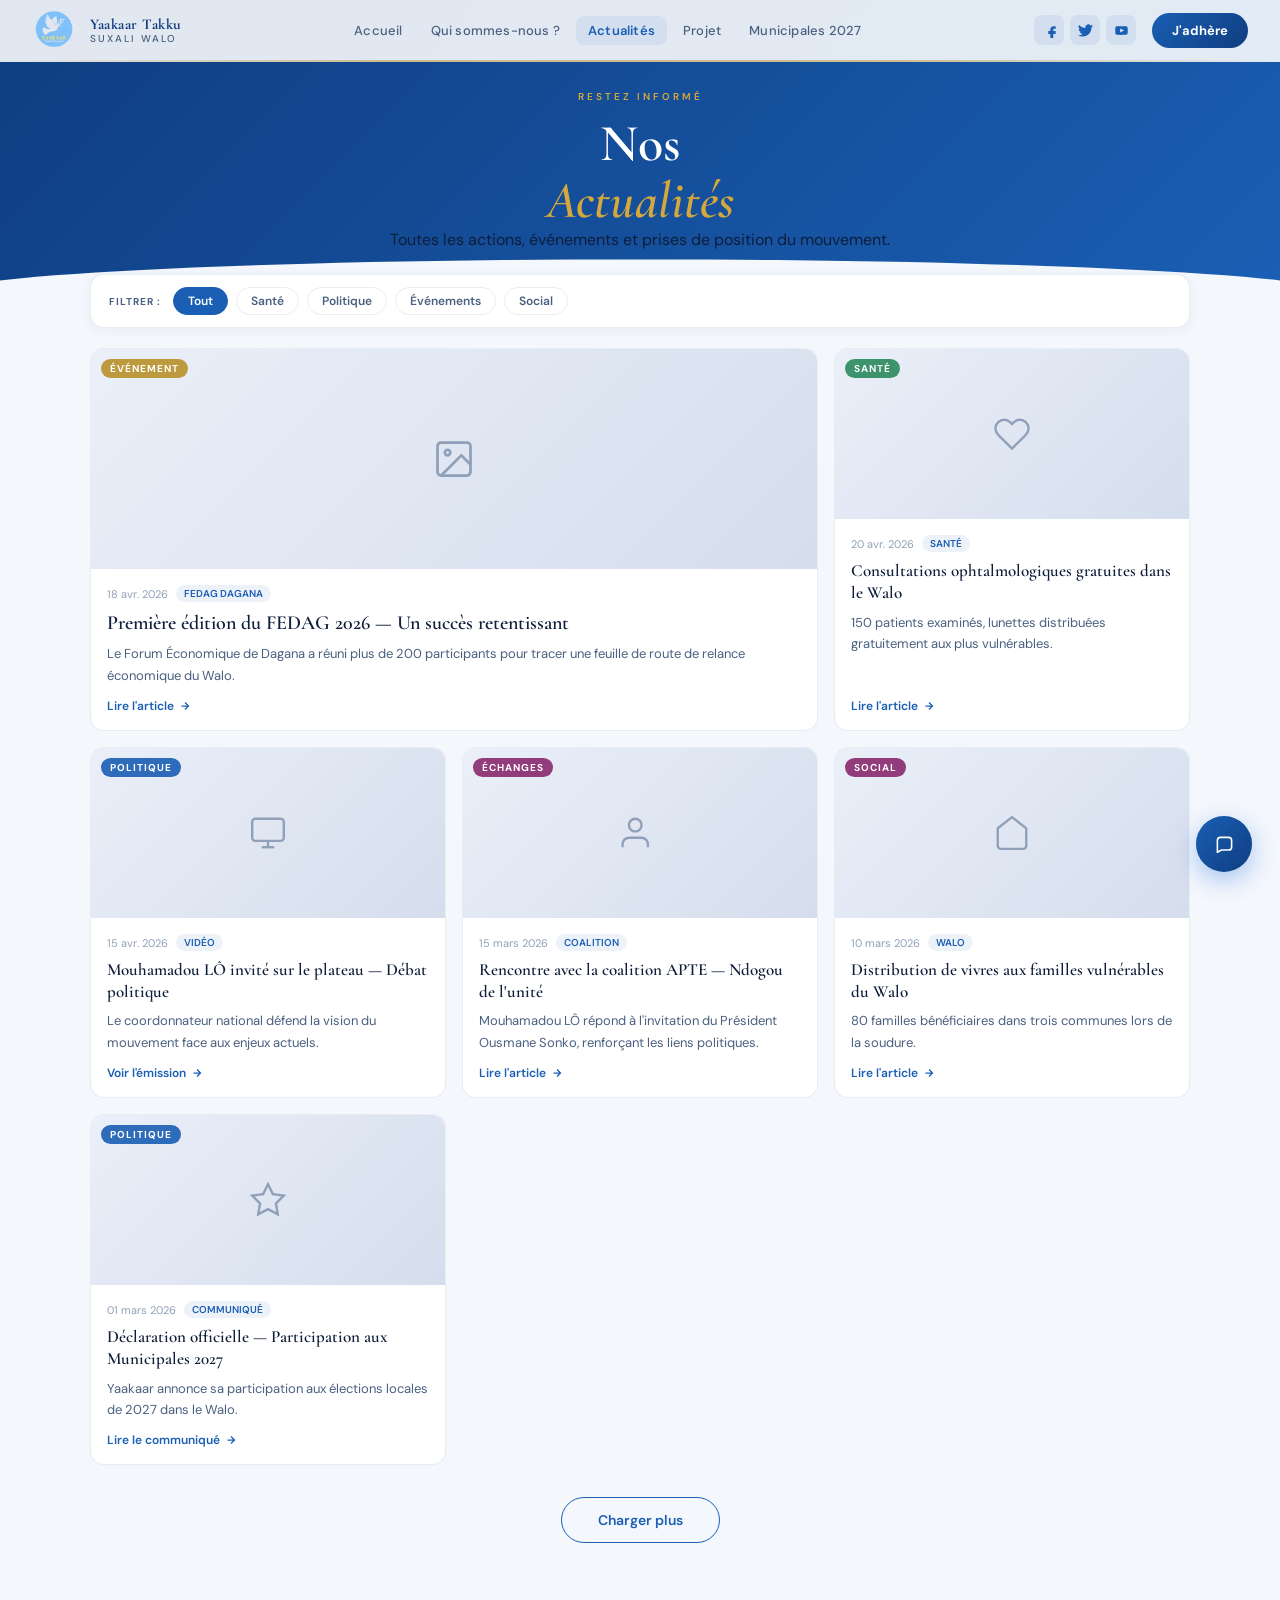
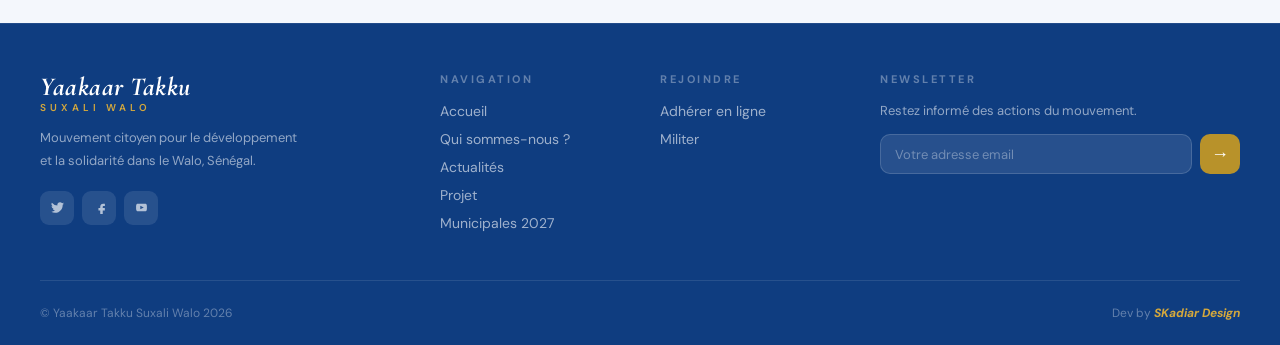
==== actualites.html @ 920c4bc9 "Add files via upload" ====
<!DOCTYPE html>
<html lang="fr">
<head>
<meta charset="UTF-8">
<meta name="viewport" content="width=device-width, initial-scale=1.0">
<meta name="description" content="Toutes les actualités du mouvement Yaakaar Takku Suxali Walo.">
<title>Actualités — Yaakaar Takku Suxali Walo</title>
<link rel="stylesheet" href="style.css">
<link rel="preconnect" href="https://fonts.googleapis.com">
<link href="https://fonts.googleapis.com/css2?family=Cormorant+Garamond:ital,wght@0,400;0,600;0,700;1,400;1,600&family=DM+Sans:wght@300;400;500;600&display=swap" rel="stylesheet">
<style>
.page-hero{background:linear-gradient(135deg,var(--blue-dark),var(--blue));padding:90px 32px 44px;text-align:center;position:relative;overflow:hidden;}
.page-hero::after{content:'';position:absolute;bottom:-1px;left:0;right:0;height:36px;background:var(--bg);clip-path:ellipse(55% 100% at 50% 100%);}
.page-hero-inner{max-width:620px;margin:auto;position:relative;z-index:1;}
.page-eyebrow{font-size:10px;font-weight:600;letter-spacing:3px;text-transform:uppercase;color:var(--gold-light);margin-bottom:12px;display:block;}
.page-hero h1{font-family:'Cormorant Garamond',serif;font-size:clamp(32px,5vw,52px);font-weight:600;color:white;line-height:1.1;}
.page-hero h1 em{font-style:italic;color:var(--gold-light);}
.actu-main{background:var(--bg);padding:0 32px 60px;}
.actu-inner{max-width:1100px;margin:0 auto;position:relative;top:-20px;}
.actu-filters{background:var(--white);border:1px solid var(--border);border-radius:var(--radius);padding:12px 18px;display:flex;gap:8px;flex-wrap:wrap;align-items:center;margin-bottom:20px;box-shadow:0 2px 12px rgba(15,61,128,0.06);}
.filter-label{font-size:10px;font-weight:700;color:var(--text-muted);letter-spacing:1px;text-transform:uppercase;margin-right:4px;}
.filter-btn{padding:5px 14px;border-radius:999px;font-size:12px;font-weight:600;border:1.5px solid var(--border);background:transparent;color:var(--text-muted);cursor:pointer;transition:all 0.2s;font-family:'DM Sans',sans-serif;}
.filter-btn.active,.filter-btn:hover{background:var(--blue);color:white;border-color:var(--blue);}
.actu-grid{display:grid;grid-template-columns:repeat(3,1fr);gap:16px;}
.actu-card{background:var(--white);border:1px solid var(--border);border-radius:var(--radius);overflow:hidden;transition:transform 0.25s,border-color 0.25s,box-shadow 0.25s;display:flex;flex-direction:column;}
.actu-card:hover{transform:translateY(-4px);border-color:rgba(26,95,180,0.2);box-shadow:var(--shadow);}
.actu-card.featured{grid-column:span 2;}
.actu-img{height:170px;background:var(--bg2);overflow:hidden;position:relative;}
.actu-card.featured .actu-img{height:220px;}
.actu-img-ph{width:100%;height:100%;display:flex;align-items:center;justify-content:center;background:linear-gradient(135deg,var(--bg2),var(--border));}
.actu-img-ph svg{color:var(--text-dim);}
.actu-cat{position:absolute;top:10px;left:10px;font-size:10px;font-weight:700;letter-spacing:1px;padding:3px 9px;border-radius:999px;text-transform:uppercase;}
.cat-sante{background:rgba(42,138,94,0.9);color:white;}
.cat-politique{background:rgba(26,95,180,0.9);color:white;}
.cat-event{background:rgba(184,146,42,0.9);color:white;}
.cat-social{background:rgba(138,42,110,0.9);color:white;}
.actu-body{padding:16px;display:flex;flex-direction:column;flex:1;}
.actu-meta{display:flex;align-items:center;gap:8px;margin-bottom:8px;}
.actu-date{font-size:11px;color:var(--text-dim);}
.actu-tag{font-size:10px;font-weight:600;padding:2px 8px;border-radius:999px;background:rgba(26,95,180,0.08);color:var(--blue);}
.actu-card h3{font-family:'Cormorant Garamond',serif;font-size:17px;font-weight:600;color:var(--text);line-height:1.3;margin-bottom:7px;}
.actu-card.featured h3{font-size:20px;}
.actu-card p{font-size:13px;color:var(--text-muted);line-height:1.65;flex:1;}
.actu-read{display:inline-flex;align-items:center;gap:5px;margin-top:12px;font-size:12px;font-weight:600;color:var(--blue);}
.actu-read svg{transition:transform 0.2s;}
.actu-card:hover .actu-read svg{transform:translateX(4px);}
.actu-load-more{display:flex;justify-content:center;margin-top:32px;}
@media(max-width:900px){.actu-grid{grid-template-columns:1fr 1fr}.actu-card.featured{grid-column:span 2}.actu-main{padding:0 20px 48px}.page-hero{padding:80px 20px 44px}}
@media(max-width:580px){.actu-grid{grid-template-columns:1fr}.actu-card.featured{grid-column:auto}}
</style>
</head>
<body>
<header class="header" id="header">
  <div class="header-inner">
    <a href="index.html" class="logo">
      <img src="images/logo1.png" alt="Logo" class="logo-img">
      <div class="logo-text">
        <span class="logo-l1">Yaakaar Takku</span>
        <span class="logo-l2">Suxali Walo</span>
      </div>
    </a>
    <nav class="nav" id="nav">
      <ul>
        <li><a href="index.html">Accueil</a></li>
        <li><a href="qui-sommes-nous.html">Qui sommes-nous ?</a></li>
        <li><a href="actualites.html" class="active">Actualités</a></li>
        <li><a href="projet.html">Projet</a></li>
        <li><a href="municipales.html">Municipales 2027</a></li>
      </ul>
    </nav>
    <div class="header-right">
      <div class="socials-mini">
        <a href="https://www.facebook.com/yaakartakkusuxaliwalo" target="_blank" rel="noopener noreferrer" aria-label="Facebook">
          <svg width="15" height="15" viewBox="0 0 24 24"><path d="M21.95 5.005l-3.306-.004c-3.206 0-5.277 2.124-5.277 5.415v2.495H10.05v4.515h3.317l-.004 9.575h4.641l.004-9.575h3.806l-.003-4.514h-3.803v-2.117c0-1.018.268-1.526 1.732-1.526l2.199-.005.006-4.259z" fill="currentColor"/></svg>
        </a>
        <a href="https://x.com/" target="_blank" rel="noopener noreferrer" aria-label="X">
          <svg width="15" height="15" viewBox="0 0 24 24"><path d="M24 4.56a9.83 9.83 0 0 1-2.83.78 4.93 4.93 0 0 0 2.16-2.72c-.95.56-2 .96-3.12 1.19a4.92 4.92 0 0 0-8.38 4.49A13.96 13.96 0 0 1 1.64 3.16a4.92 4.92 0 0 0 1.52 6.57A4.9 4.9 0 0 1 .96 9.1v.06a4.92 4.92 0 0 0 3.95 4.82 4.94 4.94 0 0 1-2.22.08 4.93 4.93 0 0 0 4.6 3.42A9.87 9.87 0 0 1 0 19.54a13.94 13.94 0 0 0 7.56 2.21c9.06 0 14.01-7.51 14.01-14.02 0-.21 0-.42-.02-.63A10 10 0 0 0 24 4.56z" fill="currentColor"/></svg>
        </a>
        <a href="https://www.youtube.com/" target="_blank" rel="noopener noreferrer" aria-label="YouTube">
          <svg width="15" height="15" viewBox="0 0 24 24"><path d="M21.8 8s-.2-1.4-.8-2c-.77-.8-1.63-.81-2.02-.85C16.2 5 12 5 12 5s-4.2 0-6.98.15c-.4.04-1.25.05-2.02.85-.6.6-.8 2-.8 2S2 9.6 2 11.2v1.5c0 1.6.2 3.2.2 3.2s.2 1.4.8 2c.77.8 1.78.77 2.23.85C6.8 18.97 12 19 12 19s4.2 0 6.98-.18c.4-.04 1.25-.05 2.02-.85.6-.6.8-2 .8-2S22 14.3 22 12.7v-1.5C22 9.6 21.8 8 21.8 8zM9.75 15.02V8.98l6.5 3.04-6.5 3z" fill="currentColor"/></svg>
        </a>
      </div>
      <a href="adhesion.html" class="btn-join">J'adhère</a>
      <button class="burger" id="burger" aria-label="Menu">
        <span></span><span></span><span></span>
      </button>
    </div>
  </div>
  <div class="header-line"></div>
</header>
<section class="page-hero">
  <div class="page-hero-inner">
    <span class="page-eyebrow">Restez informé</span>
    <h1>Nos<br><em>Actualités</em></h1>
    <p>Toutes les actions, événements et prises de position du mouvement.</p>
  </div>
</section>
<main class="actu-main">
  <div class="actu-inner">
    <div class="actu-filters reveal">
      <span class="filter-label">Filtrer :</span>
      <button class="filter-btn active" onclick="filterActu(this,'all')">Tout</button>
      <button class="filter-btn" onclick="filterActu(this,'sante')">Santé</button>
      <button class="filter-btn" onclick="filterActu(this,'politique')">Politique</button>
      <button class="filter-btn" onclick="filterActu(this,'event')">Événements</button>
      <button class="filter-btn" onclick="filterActu(this,'social')">Social</button>
    </div>
    <div class="actu-grid reveal" id="actuGrid">
      <div class="actu-card featured" data-cat="event">
        <div class="actu-img">
          <div class="actu-img-ph"><svg width="44" height="44" viewBox="0 0 24 24" fill="none" stroke="currentColor" stroke-width="1.5"><rect x="3" y="3" width="18" height="18" rx="2"/><circle cx="8.5" cy="8.5" r="1.5"/><polyline points="21 15 16 10 5 21"/></svg></div>
          <span class="actu-cat cat-event">Événement</span>
        </div>
        <div class="actu-body">
          <div class="actu-meta"><span class="actu-date">18 avr. 2026</span><span class="actu-tag">FEDAG DAGANA</span></div>
          <h3>Première édition du FEDAG 2026 — Un succès retentissant</h3>
          <p>Le Forum Économique de Dagana a réuni plus de 200 participants pour tracer une feuille de route de relance économique du Walo.</p>
          <a href="#" class="actu-read">Lire l'article <svg width="12" height="12" viewBox="0 0 24 24" fill="none" stroke="currentColor" stroke-width="2.5"><path d="M5 12h14M12 5l7 7-7 7"/></svg></a>
        </div>
      </div>
      <div class="actu-card" data-cat="sante">
        <div class="actu-img">
          <div class="actu-img-ph"><svg width="38" height="38" viewBox="0 0 24 24" fill="none" stroke="currentColor" stroke-width="1.5"><path d="M20.84 4.61a5.5 5.5 0 0 0-7.78 0L12 5.67l-1.06-1.06a5.5 5.5 0 0 0-7.78 7.78l1.06 1.06L12 21.23l7.78-7.78 1.06-1.06a5.5 5.5 0 0 0 0-7.78z"/></svg></div>
          <span class="actu-cat cat-sante">Santé</span>
        </div>
        <div class="actu-body">
          <div class="actu-meta"><span class="actu-date">20 avr. 2026</span><span class="actu-tag">SANTÉ</span></div>
          <h3>Consultations ophtalmologiques gratuites dans le Walo</h3>
          <p>150 patients examinés, lunettes distribuées gratuitement aux plus vulnérables.</p>
          <a href="#" class="actu-read">Lire l'article <svg width="12" height="12" viewBox="0 0 24 24" fill="none" stroke="currentColor" stroke-width="2.5"><path d="M5 12h14M12 5l7 7-7 7"/></svg></a>
        </div>
      </div>
      <div class="actu-card" data-cat="politique">
        <div class="actu-img">
          <div class="actu-img-ph"><svg width="38" height="38" viewBox="0 0 24 24" fill="none" stroke="currentColor" stroke-width="1.5"><rect x="2" y="3" width="20" height="14" rx="2"/><line x1="8" y1="21" x2="16" y2="21"/><line x1="12" y1="17" x2="12" y2="21"/></svg></div>
          <span class="actu-cat cat-politique">Politique</span>
        </div>
        <div class="actu-body">
          <div class="actu-meta"><span class="actu-date">15 avr. 2026</span><span class="actu-tag">VIDÉO</span></div>
          <h3>Mouhamadou LÔ invité sur le plateau — Débat politique</h3>
          <p>Le coordonnateur national défend la vision du mouvement face aux enjeux actuels.</p>
          <a href="#" class="actu-read">Voir l'émission <svg width="12" height="12" viewBox="0 0 24 24" fill="none" stroke="currentColor" stroke-width="2.5"><path d="M5 12h14M12 5l7 7-7 7"/></svg></a>
        </div>
      </div>
      <div class="actu-card" data-cat="social">
        <div class="actu-img">
          <div class="actu-img-ph"><svg width="38" height="38" viewBox="0 0 24 24" fill="none" stroke="currentColor" stroke-width="1.5"><path d="M17 21v-2a4 4 0 0 0-4-4H5a4 4 0 0 0-4 4v2"/><circle cx="9" cy="7" r="4"/></svg></div>
          <span class="actu-cat cat-social">Échanges</span>
        </div>
        <div class="actu-body">
          <div class="actu-meta"><span class="actu-date">15 mars 2026</span><span class="actu-tag">COALITION</span></div>
          <h3>Rencontre avec la coalition APTE — Ndogou de l'unité</h3>
          <p>Mouhamadou LÔ répond à l'invitation du Président Ousmane Sonko, renforçant les liens politiques.</p>
          <a href="#" class="actu-read">Lire l'article <svg width="12" height="12" viewBox="0 0 24 24" fill="none" stroke="currentColor" stroke-width="2.5"><path d="M5 12h14M12 5l7 7-7 7"/></svg></a>
        </div>
      </div>
      <div class="actu-card" data-cat="social">
        <div class="actu-img">
          <div class="actu-img-ph"><svg width="38" height="38" viewBox="0 0 24 24" fill="none" stroke="currentColor" stroke-width="1.5"><path d="M3 9l9-7 9 7v11a2 2 0 0 1-2 2H5a2 2 0 0 1-2-2z"/></svg></div>
          <span class="actu-cat cat-social">Social</span>
        </div>
        <div class="actu-body">
          <div class="actu-meta"><span class="actu-date">10 mars 2026</span><span class="actu-tag">WALO</span></div>
          <h3>Distribution de vivres aux familles vulnérables du Walo</h3>
          <p>80 familles bénéficiaires dans trois communes lors de la soudure.</p>
          <a href="#" class="actu-read">Lire l'article <svg width="12" height="12" viewBox="0 0 24 24" fill="none" stroke="currentColor" stroke-width="2.5"><path d="M5 12h14M12 5l7 7-7 7"/></svg></a>
        </div>
      </div>
      <div class="actu-card" data-cat="politique">
        <div class="actu-img">
          <div class="actu-img-ph"><svg width="38" height="38" viewBox="0 0 24 24" fill="none" stroke="currentColor" stroke-width="1.5"><polygon points="12 2 15.09 8.26 22 9.27 17 14.14 18.18 21.02 12 17.77 5.82 21.02 7 14.14 2 9.27 8.91 8.26 12 2"/></svg></div>
          <span class="actu-cat cat-politique">Politique</span>
        </div>
        <div class="actu-body">
          <div class="actu-meta"><span class="actu-date">01 mars 2026</span><span class="actu-tag">COMMUNIQUÉ</span></div>
          <h3>Déclaration officielle — Participation aux Municipales 2027</h3>
          <p>Yaakaar annonce sa participation aux élections locales de 2027 dans le Walo.</p>
          <a href="#" class="actu-read">Lire le communiqué <svg width="12" height="12" viewBox="0 0 24 24" fill="none" stroke="currentColor" stroke-width="2.5"><path d="M5 12h14M12 5l7 7-7 7"/></svg></a>
        </div>
      </div>
    </div>
    <div class="actu-load-more reveal">
      <button class="btn-outline" onclick="this.textContent='Pas d\'autres articles'">Charger plus</button>
    </div>
  </div>
</main>
<footer class="footer">
  <div class="footer-inner">
    <div class="footer-brand">
       <div class="footer-logo-text">
        <span class="footer-logo-main">Yaakaar Takku</span>
        <span class="footer-logo-sub">Suxali Walo</span>
      </div>
      <p>Mouvement citoyen pour le développement et la solidarité dans le Walo, Sénégal.</p>
      <div class="footer-socials">
        <a href="https://x.com/" target="_blank" rel="noopener noreferrer" aria-label="X"><svg width="13" height="13" viewBox="0 0 24 24"><path d="M24 4.56a9.83 9.83 0 0 1-2.83.78 4.93 4.93 0 0 0 2.16-2.72c-.95.56-2 .96-3.12 1.19a4.92 4.92 0 0 0-8.38 4.49A13.96 13.96 0 0 1 1.64 3.16a4.92 4.92 0 0 0 1.52 6.57A4.9 4.9 0 0 1 .96 9.1v.06a4.92 4.92 0 0 0 3.95 4.82 4.94 4.94 0 0 1-2.22.08 4.93 4.93 0 0 0 4.6 3.42A9.87 9.87 0 0 1 0 19.54a13.94 13.94 0 0 0 7.56 2.21c9.06 0 14.01-7.51 14.01-14.02 0-.21 0-.42-.02-.63A10 10 0 0 0 24 4.56z" fill="currentColor"/></svg></a>
        <a href="https://www.facebook.com/yaakartakkusuxaliwalo" target="_blank" rel="noopener noreferrer" aria-label="Facebook"><svg width="13" height="13" viewBox="0 0 24 24"><path d="M21.95 5.005l-3.306-.004c-3.206 0-5.277 2.124-5.277 5.415v2.495H10.05v4.515h3.317l-.004 9.575h4.641l.004-9.575h3.806l-.003-4.514h-3.803v-2.117c0-1.018.268-1.526 1.732-1.526l2.199-.005.006-4.259z" fill="currentColor"/></svg></a>
        <a href="https://www.youtube.com/" target="_blank" rel="noopener noreferrer" aria-label="YouTube"><svg width="13" height="13" viewBox="0 0 24 24"><path d="M21.8 8s-.2-1.4-.8-2c-.77-.8-1.63-.81-2.02-.85C16.2 5 12 5 12 5s-4.2 0-6.98.15c-.4.04-1.25.05-2.02.85-.6.6-.8 2-.8 2S2 9.6 2 11.2v1.5c0 1.6.2 3.2.2 3.2s.2 1.4.8 2c.77.8 1.78.77 2.23.85C6.8 18.97 12 19 12 19s4.2 0 6.98-.18c.4-.04 1.25-.05 2.02-.85.6-.6.8-2 .8-2S22 14.3 22 12.7v-1.5C22 9.6 21.8 8 21.8 8zM9.75 15.02V8.98l6.5 3.04-6.5 3z" fill="currentColor"/></svg></a>
      </div>
    </div>
    <div class="footer-nav">
      <h4>Navigation</h4>
      <ul>
        <li><a href="index.html">Accueil</a></li>
        <li><a href="qui-sommes-nous.html">Qui sommes-nous ?</a></li>
        <li><a href="actualites.html">Actualités</a></li>
        <li><a href="projet.html">Projet</a></li>
        <li><a href="municipales.html">Municipales 2027</a></li>
      </ul>
    </div>
    <div class="footer-nav">
      <h4>Rejoindre</h4>
      <ul>
        <li><a href="adhesion.html">Adhérer en ligne</a></li>
        <li><a href="adhesion.html">Militer</a></li>
      </ul>
    </div>
    <div class="footer-newsletter">
      <h4>Newsletter</h4>
      <p>Restez informé des actions du mouvement.</p>
      <form class="nl-form" onsubmit="return false">
        <input type="email" placeholder="Votre adresse email" required>
        <button type="submit">&#8594;</button>
      </form>
    </div>
  </div>
  <div class="footer-bottom">
    <span>&#169; Yaakaar Takku Suxali Walo 2026</span>
    <span class="dev-by">Dev by <strong>SKadiar Design</strong></span>
  </div>
</footer>
<div class="float-widget" id="floatWidget">
  <div class="float-menu" id="floatMenu">
    <a href="https://wa.me/221785457329" target="_blank" rel="noopener noreferrer" class="float-item wa">
      <svg width="15" height="15" viewBox="0 0 24 24" fill="currentColor"><path d="M17.472 14.382c-.297-.149-1.758-.867-2.03-.967-.273-.099-.471-.148-.67.15-.197.297-.767.966-.94 1.164-.173.199-.347.223-.644.075-.297-.15-1.255-.463-2.39-1.475-.883-.788-1.48-1.761-1.653-2.059-.173-.297-.018-.458.13-.606.134-.133.298-.347.446-.52.149-.174.198-.298.298-.497.099-.198.05-.371-.025-.52-.075-.149-.669-1.612-.916-2.207-.242-.579-.487-.5-.669-.51-.173-.008-.371-.01-.57-.01-.198 0-.52.074-.792.372-.272.297-1.04 1.016-1.04 2.479 0 1.462 1.065 2.875 1.213 3.074.149.198 2.096 3.2 5.077 4.487.709.306 1.262.489 1.694.625.712.227 1.36.195 1.871.118.571-.085 1.758-.719 2.006-1.413.248-.694.248-1.289.173-1.413-.074-.124-.272-.198-.57-.347m-5.421 7.403h-.004a9.87 9.87 0 01-5.031-1.378l-.361-.214-3.741.982.998-3.648-.235-.374a9.86 9.86 0 01-1.51-5.26c.001-5.45 4.436-9.884 9.888-9.884 2.64 0 5.122 1.03 6.988 2.898a9.825 9.825 0 012.893 6.994c-.003 5.45-4.437 9.884-9.885 9.884m8.413-18.297A11.815 11.815 0 0012.05 0C5.495 0 .16 5.335.157 11.892c0 2.096.547 4.142 1.588 5.945L.057 24l6.305-1.654a11.882 11.882 0 005.683 1.448h.005c6.554 0 11.890-5.335 11.893-11.893a11.821 11.821 0 00-3.48-8.413z"/></svg>
      WhatsApp
    </a>
    <a href="mailto:contact@yaakaar-walo.sn" class="float-item mail">
      <svg width="15" height="15" viewBox="0 0 24 24" fill="none" stroke="currentColor" stroke-width="2"><rect x="2" y="4" width="20" height="16" rx="2"/><path d="m2 7 10 8 10-8"/></svg>
      Email
    </a>
    <a href="tel:+221785457329" class="float-item phone">
      <svg width="15" height="15" viewBox="0 0 24 24" fill="none" stroke="currentColor" stroke-width="2"><path d="M22 16.92v3a2 2 0 01-2.18 2 19.79 19.79 0 01-8.63-3.07A19.5 19.5 0 013.07 9.81 19.79 19.79 0 01.06 1.22 2 2 0 012.03 0h3a2 2 0 012 1.72 12.84 12.84 0 00.7 2.81 2 2 0 01-.45 2.11L6.09 7.91a16 16 0 006 6l1.27-1.27a2 2 0 012.11-.45 12.84 12.84 0 002.81.7A2 2 0 0122 16.92z"/></svg>
      Appel
    </a>
  </div>
  <button class="float-btn" id="floatToggle" aria-label="Contact">
    <svg width="19" height="19" viewBox="0 0 24 24" fill="none" stroke="white" stroke-width="2" stroke-linecap="round" stroke-linejoin="round" class="icon-chat"><path d="M21 15a4 4 0 0 1-4 4H8l-5 3V7a4 4 0 0 1 4-4h10a4 4 0 0 1 4 4z"/></svg>
    <svg width="19" height="19" viewBox="0 0 24 24" fill="none" stroke="white" stroke-width="2.5" stroke-linecap="round" class="icon-close" style="display:none"><path d="M18 6L6 18M6 6l12 12"/></svg>
  </button>
</div>
<script>
document.addEventListener('DOMContentLoaded', function() {
  var header = document.getElementById('header');
  window.addEventListener('scroll', function() { header.classList.toggle('scrolled', scrollY > 20); }, { passive: true });
  var burger = document.getElementById('burger');
  var nav = document.getElementById('nav');
  if (burger) burger.addEventListener('click', function() {
    burger.classList.toggle('open');
    nav.classList.toggle('open');
    document.body.style.overflow = nav.classList.contains('open') ? 'hidden' : '';
  });
  var obs = new IntersectionObserver(function(entries) {
    entries.forEach(function(e) { if (e.isIntersecting) e.target.classList.add('visible'); });
  }, { threshold: 0.1 });
  document.querySelectorAll('.reveal').forEach(function(el) { obs.observe(el); });
  var fw = document.getElementById('floatWidget');
  var ft = document.getElementById('floatToggle');
  if (ft) ft.addEventListener('click', function() {
    fw.classList.toggle('open');
    var o = fw.classList.contains('open');
    ft.querySelector('.icon-chat').style.display = o ? 'none' : '';
    ft.querySelector('.icon-close').style.display = o ? '' : 'none';
  });
});
</script>
<script>
function filterActu(btn, cat) {
  document.querySelectorAll('.filter-btn').forEach(function(b){ b.classList.remove('active'); });
  btn.classList.add('active');
  document.querySelectorAll('.actu-card').forEach(function(card) {
    card.style.display = (cat === 'all' || card.dataset.cat === cat) ? '' : 'none';
  });
}
</script>
</body>
</html>
---- style.css ----
/* ══════════════════════════════════════════════
   YAAKAAR TAKKU SUXALI WALO — style.css v2
   Design : bleu officiel, blanc, or
   ══════════════════════════════════════════════ */

/* ── VARIABLES ── */
:root {
  --bg:        #f4f7fc;
  --bg2:       #eaeff8;
  --bg3:       #ffffff;
  --surface:   #ffffff;
  --border:    rgba(30,70,140,0.1);
  --gold:      #b8922a;
  --gold-light:#d4a83c;
  --blue:      #1a5fb4;
  --blue-dark: #0f3d80;
  --blue-mid:  #2565b8;
  --text:      #0e1e3a;
  --text-muted:#4a6080;
  --text-dim:  #8fa0b8;
  --white:     #ffffff;
  --radius:    14px;
  --radius-lg: 22px;
  --shadow:    0 12px 40px rgba(15,61,128,0.12);
  --transition: 0.35s cubic-bezier(0.4, 0, 0.2, 1);
}

/* ── RESET ── */
*, *::before, *::after { margin:0; padding:0; box-sizing:border-box; }

html { scroll-behavior: smooth; }

body {
  font-family: 'DM Sans', sans-serif;
  background: var(--bg);
  color: var(--text);
  -webkit-font-smoothing: antialiased;
  overflow-x: hidden;
}

img { display: block; max-width: 100%; }

a { color: inherit; text-decoration: none; }

/* ── REVEAL ANIMATIONS ── */
.reveal {
  opacity: 0;
  transform: translateY(48px);
  transition: opacity 0.8s ease, transform 0.8s ease;
}
.reveal.visible {
  opacity: 1;
  transform: translateY(0);
}

/* ══════════════════════════════════════════════
   HEADER
══════════════════════════════════════════════ */
.header {
  position: fixed;
  top: 0; left: 0; right: 0;
  z-index: 1000;
  background: rgba(255, 255, 255, 0.88);
  backdrop-filter: blur(18px);
  -webkit-backdrop-filter: blur(18px);
  transition: background var(--transition), box-shadow var(--transition);
}

.header.scrolled {
  background: rgba(255, 255, 255, 0.98);
  box-shadow: 0 1px 0 var(--border), 0 4px 20px rgba(15,61,128,0.08);
}

.header-inner {
  max-width: 1280px;
  margin: auto;
  display: flex;
  align-items: center;
  padding: 0 32px;
  height: 60px;
  gap: 24px;
}

.header-line {
  height: 2px;
  background: linear-gradient(90deg, transparent, var(--gold) 30%, var(--gold) 70%, transparent);
  opacity: 0.5;
}

/* LOGO */
.logo {
  display: flex;
  align-items: center;
  gap: 14px;
  flex-shrink: 0;
}

.logo-img {
  width: 44px;
  height: 44px;
  object-fit: contain;
  filter: brightness(1.1);
  transition: transform var(--transition);
}
.logo:hover .logo-img { transform: scale(1.06); }

.logo-text {
  display: flex;
  flex-direction: column;
  line-height: 1.15;
}
.logo-l1 {
  font-family: 'Cormorant Garamond', serif;
  font-size: 15px;
  font-weight: 700;
  color: var(--blue-dark);
  letter-spacing: 0.5px;
}
.logo-l2 {
  font-size: 10px;
  font-weight: 500;
  color: var(--text-muted);
  letter-spacing: 2px;
  text-transform: uppercase;
}

/* NAV */
.nav { flex: 1; }

.nav ul {
  display: flex;
  list-style: none;
  gap: 4px;
  justify-content: center;
}

.nav a {
  display: block;
  padding: 6px 12px;
  font-size: 13px;
  font-weight: 500;
  color: var(--text-muted);
  border-radius: 8px;
  transition: color 0.2s, background 0.2s;
  letter-spacing: 0.2px;
}

.nav a:hover, .nav a.active {
  color: var(--blue-dark);
  background: rgba(26,95,180,0.07);
}

.nav a.active {
  color: var(--blue);
  font-weight: 600;
}

/* HEADER RIGHT */
.header-right {
  display: flex;
  align-items: center;
  gap: 16px;
  flex-shrink: 0;
}

.socials-mini {
  display: flex;
  gap: 6px;
}
.socials-mini a {
  width: 30px; height: 30px;
  border-radius: 8px;
  background: rgba(26,95,180,0.08);
  color: var(--blue);
  display: flex; align-items: center; justify-content: center;
  transition: color 0.2s, background 0.2s;
}
.socials-mini a:hover {
  background: var(--blue);
  color: var(--white);
}

/* BURGER */
.burger {
  display: none;
  flex-direction: column;
  gap: 5px;
  background: none;
  border: none;
  cursor: pointer;
  padding: 6px;
}
.burger span {
  width: 22px; height: 2px;
  background: var(--blue-dark);
  border-radius: 2px;
  transition: var(--transition);
  transform-origin: center;
}
.burger.open span:nth-child(1) { transform: rotate(45deg) translate(5px, 5px); }
.burger.open span:nth-child(2) { opacity: 0; transform: scaleX(0); }
.burger.open span:nth-child(3) { transform: rotate(-45deg) translate(5px, -5px); }

/* ══════════════════════════════════════════════
   BOUTONS GLOBAUX
══════════════════════════════════════════════ */
.btn-primary {
  display: inline-flex;
  align-items: center;
  gap: 8px;
  padding: 12px 26px;
  background: linear-gradient(135deg, var(--blue), var(--blue-dark));
  color: #ffffff;
  font-weight: 700;
  font-size: 13.5px;
  border-radius: 999px;
  border: none;
  cursor: pointer;
  transition: transform 0.25s, box-shadow 0.25s;
  font-family: 'DM Sans', sans-serif;
  letter-spacing: 0.3px;
}
.btn-primary:hover {
  transform: translateY(-2px);
  box-shadow: 0 12px 30px rgba(26,95,180,0.35);
}

.btn-ghost {
  display: inline-flex;
  align-items: center;
  padding: 12px 26px;
  background: transparent;
  color: var(--white);
  font-weight: 500;
  font-size: 13.5px;
  border-radius: 999px;
  border: 1.5px solid rgba(255,255,255,0.5);
  cursor: pointer;
  transition: border-color 0.25s, background 0.25s;
  font-family: 'DM Sans', sans-serif;
}
.btn-ghost:hover {
  border-color: var(--white);
  background: rgba(255,255,255,0.12);
}

.btn-outline {
  display: inline-flex;
  align-items: center;
  gap: 8px;
  padding: 13px 36px;
  background: transparent;
  color: var(--blue);
  font-weight: 600;
  font-size: 14px;
  border-radius: 999px;
  border: 1.5px solid var(--blue);
  cursor: pointer;
  transition: background 0.25s, color 0.25s;
  font-family: 'DM Sans', sans-serif;
}
.btn-outline:hover {
  background: var(--blue);
  color: var(--white);
}

.btn-join {
  padding: 9px 20px;
  background: linear-gradient(135deg, var(--blue), var(--blue-dark));
  color: white;
  font-weight: 700;
  font-size: 13px;
  border-radius: 999px;
  transition: transform 0.2s, box-shadow 0.2s;
}
.btn-join:hover {
  transform: translateY(-1px);
  box-shadow: 0 6px 20px rgba(26,95,180,0.3);
}

.full-w { width: 100%; justify-content: center; }

/* ══════════════════════════════════════════════
   HERO
══════════════════════════════════════════════ */
.hero {
  position: relative;
  height: auto;
  padding: 110px 24px 72px;   /* top = header height + marge */
  min-height: 0;
  overflow: hidden;
  display: flex;
  align-items: center;
  justify-content: center;
}

.hero-video {
  position: absolute;
  inset: 0;
  width: 100%; height: 100%;
  object-fit: cover;
  z-index: 0;
}

.hero-overlay {
  position: absolute;
  inset: 0;
  background: linear-gradient(
    to bottom,
    rgba(10,30,70,0.55) 0%,
    rgba(10,30,70,0.4) 40%,
    rgba(10,30,70,0.75) 100%
  );
  z-index: 1;
}

.hero-content {
  position: relative;
  z-index: 2;
  text-align: center;
  padding: 0 24px;
  max-width: 800px;
  animation: heroIn 1.2s cubic-bezier(0.22, 1, 0.36, 1) both;
}

@keyframes heroIn {
  from { opacity: 0; transform: translateY(60px); }
  to   { opacity: 1; transform: translateY(0); }
}

.hero-eyebrow {
  display: inline-flex;
  align-items: center;
  gap: 10px;
  font-size: 11px;
  font-weight: 600;
  letter-spacing: 3px;
  text-transform: uppercase;
  color: var(--gold-light);
  margin-bottom: 18px;
  opacity: 0;
  animation: heroIn 1s 0.2s both;
}
.eyebrow-dot {
  width: 6px; height: 6px;
  border-radius: 50%;
  background: var(--gold);
  animation: pulse-dot 2s infinite;
}

@keyframes pulse-dot {
  0%, 100% { transform: scale(1); opacity: 1; }
  50% { transform: scale(1.4); opacity: 0.7; }
}

.hero-title {
  font-family: 'Cormorant Garamond', serif;
  font-size: clamp(52px, 8vw, 42px);
  font-weight: 600;
  line-height: 1.0;
  margin-bottom: 14px;
  opacity: 0;
  animation: heroIn 1s 0.35s both;
}
.hero-title em {
  font-style: italic;
  color: rgba(255,255,255,0.7);
  display: block;
}
.hero-title strong {
  font-weight: 700;
  color: var(--white);
  display: block;
}

.hero-sub {
  font-size: 14px;
  color: rgba(255,255,255,0.5);
  letter-spacing: 3px;
  text-transform: uppercase;
  margin-bottom: 28px;
  opacity: 0;
  animation: heroIn 1s 0.5s both;
}

.hero-actions {
  display: flex;
  gap: 14px;
  justify-content: center;
  flex-wrap: wrap;
  opacity: 0;
  animation: heroIn 1s 0.65s both;
}

/* SCROLL INDICATOR */
.hero-scroll {
  position: absolute;
  bottom: 36px;
  left: 50%;
  transform: translateX(-50%);
  z-index: 2;
  display: flex;
  flex-direction: column;
  align-items: center;
  gap: 10px;
  opacity: 0;
  animation: heroIn 1s 1s both;
}
.hero-scroll span {
  font-size: 10px;
  letter-spacing: 3px;
  color: rgba(255,255,255,0.4);
  text-transform: uppercase;
}
.scroll-line {
  width: 1px;
  height: 40px;
  background: linear-gradient(to bottom, rgba(255,255,255,0.3), transparent);
  animation: scrollPulse 2s ease-in-out infinite;
}
@keyframes scrollPulse {
  0%, 100% { transform: scaleY(1); opacity: 0.5; }
  50% { transform: scaleY(0.6); opacity: 1; }
}

/* FLAG DÉCORATIF */
.hero-flag {
  position: absolute;
  right: -20px;
  top: 50%;
  transform: translateY(-50%);
  z-index: 1;
  opacity: 0.07;
  width: 380px;
  pointer-events: none;
  animation: heroIn 1.5s 0.3s both;
}

/* ══════════════════════════════════════════════
   Objectif
══════════════════════════════════════════════ */
.municipal-banner {
  background: linear-gradient(135deg, var(--blue-dark) 0%, #0a2456 50%, var(--blue-dark) 100%);
  padding: 52px 32px 0;
  position: relative;
  overflow: hidden;
  text-align: center;
}

.municipal-banner::before {
  content: '2027';
  position: absolute;
  top: 50%;
  left: 50%;
  transform: translate(-50%, -54%);
  font-family: 'Cormorant Garamond', serif;
  font-size: clamp(120px, 20vw, 200px);
  font-weight: 700;
  color: rgba(255,255,255,0.03);
  pointer-events: none;
  letter-spacing: -8px;
  line-height: 1;
  white-space: nowrap;
}

.municipal-banner::after {
  content: '';
  position: absolute;
  inset: 0;
  background: radial-gradient(ellipse at 50% 0%, rgba(184,146,42,0.12) 0%, transparent 70%);
  pointer-events: none;
}

.municipal-inner {
  max-width: 800px;
  margin: auto;
  position: relative;
  z-index: 1;
}

.municipal-badge {
  display: inline-flex;
  align-items: center;
  gap: 8px;
  font-size: 10px;
  font-weight: 700;
  letter-spacing: 4px;
  text-transform: uppercase;
  color: var(--gold-light);
  margin-bottom: 16px;
  padding: 6px 16px;
  border: 1px solid rgba(184,146,42,0.3);
  border-radius: 999px;
  background: rgba(184,146,42,0.08);
}

.badge-dot {
  width: 5px;
  height: 5px;
  border-radius: 50%;
  background: var(--gold);
  animation: pulse-dot 2s infinite;
}

.municipal-heading {
  font-family: 'Cormorant Garamond', serif;
  font-size: clamp(52px, 9vw, 88px);
  font-weight: 600;
  line-height: 1;
  color: var(--white);
  margin-bottom: 16px;
  letter-spacing: -1px;
}

.municipal-heading em {
  font-style: italic;
  color: var(--gold-light);
  display: inline;
}

.municipal-sub {
  font-size: 15px;
  color: rgba(255,255,255,0.45);
  letter-spacing: 1px;
  margin-bottom: 44px;
  font-weight: 300;
}

/* TICKER */
.municipal-ticker {
  display: flex;
  gap: 28px;
  align-items: center;
  padding: 14px 0;
  border-top: 1px solid rgba(255,255,255,0.08);
  overflow: hidden;
  mask-image: linear-gradient(90deg, transparent, black 10%, black 90%, transparent);
  -webkit-mask-image: linear-gradient(90deg, transparent, black 10%, black 90%, transparent);
  animation: ticker-scroll 18s linear infinite;
  white-space: nowrap;
}

@keyframes ticker-scroll {
  0%   { transform: translateX(0); }
  100% { transform: translateX(-50%); }
}

.municipal-ticker span {
  font-size: 11px;
  font-weight: 600;
  letter-spacing: 3px;
  text-transform: uppercase;
  color: var(--gold);
  flex-shrink: 0;
}

.ticker-sep {
  color: var(--gold) !important;
  opacity: 0.6;
  font-size: 8px !important;
}

/* ══════════════════════════════════════════════
   PRÉSIDENT
══════════════════════════════════════════════ */
.president {
  padding: 64px 32px;
  background: var(--bg);
  position: relative;
  overflow: hidden;
}

.president::before {
  content: '';
  position: absolute;
  top: -200px; right: -200px;
  width: 600px; height: 600px;
  background: radial-gradient(circle, rgba(26,95,180,0.06) 0%, transparent 70%);
  pointer-events: none;
}

.president-label {
  max-width: 1200px;
  margin: 0 auto 36px;
  display: flex;
  align-items: center;
  gap: 16px;
}

.president-label span {
  font-size: 11px;
  letter-spacing: 4px;
  text-transform: uppercase;
  color: var(--blue);
  font-weight: 600;
}

.president-label::before {
  content: '';
  width: 40px; height: 1px;
  background: var(--gold);
  opacity: 0.7;
}

.president-inner {
  max-width: 1200px;
  margin: auto;
  display: grid;
  grid-template-columns: 420px 1fr;
  gap: 52px;
  align-items: center;
}

.president-visual { position: relative; }

.president-img-wrap {
  border-radius: var(--radius-lg);
  overflow: hidden;
  position: relative;
}

.president-img-wrap img {
  width: 100%;
  height: 420px;
  object-fit: cover;
  object-position: top;
  transition: transform 0.8s ease;
}
.president-img-wrap:hover img { transform: scale(1.04); }

.president-img-overlay {
  position: absolute;
  inset: 0;
  background: linear-gradient(to bottom, transparent 50%, rgba(10,30,70,0.45) 100%);
}

.president-quote-card {
  position: absolute;
  bottom: -24px; right: -24px;
  background: var(--white);
  border: 1px solid var(--border);
  border-left: 3px solid var(--gold);
  border-radius: var(--radius);
  padding: 18px;
  max-width: 220px;
  box-shadow: var(--shadow);
}

.quote-icon {
  color: var(--gold);
  margin-bottom: 12px;
  opacity: 0.7;
}

.president-quote-card p {
  font-family: 'Cormorant Garamond', serif;
  font-size: 15px;
  font-style: italic;
  line-height: 1.6;
  color: var(--text);
  opacity: 0.85;
}

.president-content h2 {
  font-family: 'Cormorant Garamond', serif;
  font-size: 42px;
  font-weight: 600;
  line-height: 1.1;
  margin-bottom: 18px;
  color: var(--text);
}
.president-content h2 em {
  font-style: italic;
  color: var(--blue);
}

.president-text {
  font-size: 15.5px;
  line-height: 1.75;
  color: var(--text-muted);
  margin-bottom: 14px;
}

.president-sig {
  padding: 16px 0;
  border-top: 1px solid var(--border);
  margin: 20px 0;
}

.sig-name {
  font-family: 'Cormorant Garamond', serif;
  font-size: 22px;
  font-weight: 700;
  color: var(--text);
  margin-bottom: 5px;
}

.sig-role {
  font-size: 12px;
  color: var(--text-muted);
  letter-spacing: 0.5px;
}

/* ══════════════════════════════════════════════
   ACTUALITÉS
══════════════════════════════════════════════ */
.news {
  padding: 60px 32px;
  background: var(--bg2);
}

.section-header {
  max-width: 1200px;
  margin: 0 auto 28px;
  display: flex;
  align-items: center;
  justify-content: space-between;
}

.section-label {
  display: flex;
  align-items: center;
  gap: 12px;
  font-size: 11px;
  letter-spacing: 4px;
  text-transform: uppercase;
  color: var(--blue);
  font-weight: 600;
}
.section-label a { color: inherit; }

.label-dot {
  width: 6px; height: 6px;
  border-radius: 50%;
  background: var(--gold);
}

.see-all {
  display: flex;
  align-items: center;
  gap: 6px;
  font-size: 12px;
  font-weight: 600;
  color: var(--text-muted);
  letter-spacing: 0.5px;
  transition: color 0.2s, gap 0.2s;
}
.see-all:hover {
  color: var(--blue);
  gap: 10px;
}

/* NEWS GRID */
.news-grid {
  max-width: 1200px;
  margin: auto;
  display: grid;
  grid-template-columns: 1.2fr 1fr 1.2fr 1fr;
  grid-template-rows: auto auto;
  gap: 14px;
}

.news-card {
  background: var(--bg3);
  border-radius: var(--radius);
  border: 1px solid var(--border);
  overflow: hidden;
  transition: transform var(--transition), border-color var(--transition);
  display: flex;
  flex-direction: column;
}
.news-card:hover {
  transform: translateY(-6px);
  border-color: rgba(26,95,180,0.2);
  box-shadow: var(--shadow);
}

.card-large { grid-row: span 2; }

/* CARD MEDIA */
.card-media {
  position: relative;
  overflow: hidden;
  background: var(--bg2);
  flex-shrink: 0;
}

.slider-wrap { height: 180px; cursor: zoom-in; }
.card-large .slider-wrap { height: 230px; }

/* SLIDER */
.slider {
  display: flex;
  height: 100%;
  transition: transform 0.4s cubic-bezier(0.4, 0, 0.2, 1);
}
.slider img {
  min-width: 100%;
  height: 100%;
  object-fit: cover;
}

/* ARROWS */
.s-arrow {
  position: absolute;
  top: 50%; transform: translateY(-50%);
  background: rgba(255,255,255,0.75);
  color: var(--blue-dark); border: none;
  width: 32px; height: 32px;
  border-radius: 50%;
  font-size: 20px;
  cursor: pointer;
  display: flex; align-items: center; justify-content: center;
  z-index: 3;
  transition: background 0.2s;
}
.s-arrow:hover { background: var(--gold); color: white; }
.s-arrow.prev { left: 10px; }
.s-arrow.next { right: 10px; }

/* DOTS */
.s-dots {
  position: absolute;
  bottom: 10px; left: 50%; transform: translateX(-50%);
  display: flex; gap: 5px; flex-wrap: wrap;
  justify-content: center; max-width: 80%;
  z-index: 3;
}
.s-dot {
  width: 5px; height: 5px;
  border-radius: 50%;
  background: rgba(255,255,255,0.35);
  cursor: pointer;
  transition: background 0.2s, transform 0.2s;
}
.s-dot.active {
  background: var(--gold);
  transform: scale(1.3);
}

.zoom-tip {
  position: absolute;
  bottom: 10px; right: 12px;
  font-size: 10px;
  color: rgba(255,255,255,0.5);
  pointer-events: none;
}

/* VIDEO CARD */
.video-wrap {
  position: relative;
  padding-top: 56.25%;
  background: #000;
  cursor: default;
}
.card-large .video-wrap {
  padding-top: 0;
  height: 230px;
}

.video-player {
  position: absolute;
  inset: 0;
  width: 100%; height: 100%;
  object-fit: cover;
}

.video-overlay {
  position: absolute; inset: 0;
  display: flex; align-items: center; justify-content: center;
  background: rgba(10,30,70,0.28);
  cursor: pointer;
  transition: background 0.25s;
}
.video-overlay:hover { background: rgba(10,30,70,0.42); }

.play-btn {
  width: 60px; height: 60px;
  border-radius: 50%;
  background: rgba(255,255,255,0.92);
  color: var(--blue-dark);
  display: flex; align-items: center; justify-content: center;
  transition: transform 0.2s, background 0.2s;
  padding-left: 4px;
}
.video-overlay:hover .play-btn {
  transform: scale(1.1);
  background: var(--gold);
  color: white;
}

.video-controls {
  position: absolute;
  bottom: 0; left: 0; right: 0;
  display: flex; gap: 8px; align-items: center;
  padding: 8px 10px;
  background: linear-gradient(to top, rgba(10,30,70,0.75), transparent);
  opacity: 0; transition: opacity 0.25s;
}
.card-media:hover .video-controls { opacity: 1; }
@media (pointer: coarse) { .video-controls { opacity: 1; } }

.video-controls button {
  background: rgba(255,255,255,0.12);
  border: none; border-radius: 6px;
  padding: 5px 7px; cursor: pointer;
  font-size: 12px; color: white;
  transition: background 0.2s;
}
.video-controls button:hover { background: rgba(255,255,255,0.25); }
#progress, #progress2 { flex: 1; cursor: pointer; accent-color: var(--gold); }

/* CARD BODY */
.card-body { padding: 20px; flex: 1; display: flex; flex-direction: column; }

.card-meta {
  display: flex; gap: 8px; flex-wrap: wrap;
  align-items: center; margin-bottom: 12px;
}

.card-date {
  font-size: 11px;
  color: var(--text-dim);
  letter-spacing: 0.5px;
}

.card-tag {
  font-size: 10px;
  font-weight: 700;
  letter-spacing: 1px;
  padding: 3px 10px;
  border-radius: 999px;
  background: rgba(26,95,180,0.08);
  color: var(--blue);
  text-transform: uppercase;
}
.card-tag.light {
  background: rgba(74,96,128,0.08);
  color: var(--text-muted);
}

.card-link {
  display: block;
  cursor: pointer;
  flex: 1;
  display: flex;
  flex-direction: column;
}

.card-link h3 {
  font-family: 'Cormorant Garamond', serif;
  font-size: 19px;
  font-weight: 600;
  line-height: 1.3;
  color: var(--text);
  margin-bottom: 6px;
  transition: color 0.2s;
}
.card-link:hover h3 { color: var(--blue); }

.card-link p {
  font-size: 13px;
  color: var(--text-muted);
  line-height: 1.6;
  flex: 1;
}

.read-more {
  display: inline-flex;
  align-items: center;
  gap: 6px;
  margin-top: 10px;
  font-size: 11px;
  font-weight: 600;
  color: var(--blue);
  letter-spacing: 0.5px;
  opacity: 0;
  transform: translateX(-6px);
  transition: opacity 0.2s, transform 0.2s;
}
.card-link:hover .read-more {
  opacity: 1;
  transform: translateX(0);
}

.news-cta {
  max-width: 1200px;
  margin: 28px auto 0;
  display: flex;
  justify-content: center;
}

/* ══════════════════════════════════════════════
   JOIN / CTA
══════════════════════════════════════════════ */
.join-section {
  padding: 0;
  background: var(--bg);
}

.join-inner {
  max-width: 1200px;
  margin: auto;
  display: grid;
  grid-template-columns: 1fr 1fr;
  min-height: 360px;
}

.join-content {
  padding: 52px 52px 52px 32px;
  display: flex;
  flex-direction: column;
  justify-content: center;
  gap: 0;
}

.join-eyebrow {
  font-size: 10px;
  letter-spacing: 3px;
  text-transform: uppercase;
  color: var(--blue);
  font-weight: 600;
  margin-bottom: 10px;
  display: block;
}

.join-content h2 {
  font-family: 'Cormorant Garamond', serif;
  font-size: 44px;
  font-weight: 600;
  line-height: 1.05;
  color: var(--text);
  margin-bottom: 14px;
}
.join-content h2 em {
  font-style: italic;
  color: var(--blue);
}

.join-content p {
  font-size: 15px;
  line-height: 1.75;
  color: var(--text-muted);
  margin-bottom: 24px;
  max-width: 420px;
}

.join-map-wrap {
  position: relative;
  overflow: hidden;
  border-left: 1px solid var(--border);
}

#map {
  width: 100%;
  height: 100%;
  min-height: 300px;
}

.map-badge {
  position: absolute;
  bottom: 20px; left: 20px;
  background: rgba(255,255,255,0.94);
  backdrop-filter: blur(12px);
  border: 1px solid var(--border);
  border-radius: var(--radius);
  padding: 14px 18px;
  display: flex;
  gap: 12px;
  align-items: flex-start;
  z-index: 500;
  color: var(--text);
  font-size: 13px;
  line-height: 1.6;
  box-shadow: var(--shadow);
}
.map-badge strong { color: var(--blue-dark); }
.map-badge svg { margin-top: 3px; color: var(--gold); flex-shrink: 0; }

/* ══════════════════════════════════════════════
   FOOTER
══════════════════════════════════════════════ */
.footer {
  background: var(--blue-dark);
  border-top: 1px solid rgba(255,255,255,0.08);
  padding: 48px 32px 24px;
}

.footer-inner {
  max-width: 1200px;
  margin: auto;
  display: grid;
  grid-template-columns: 2fr 1fr 1fr 2fr;
  gap: 40px;
  margin-bottom: 40px;
}

.footer-brand p {
  font-size: 13px;
  line-height: 1.8;
  color: rgba(255,255,255,0.55);
  margin: 12px 0 18px;
  max-width: 260px;
}

.footer-logo-text {
  display: flex;
  flex-direction: column;
  line-height: 1.15;
  margin-bottom: 4px;
}

.footer-logo-main {
  font-family: 'Cormorant Garamond', serif;
  font-size: 26px;
  font-weight: 700;
  font-style: italic;
  color: var(--white);
  letter-spacing: 0.5px;
}

.footer-logo-sub {
  font-size: 10px;
  font-weight: 600;
  letter-spacing: 4px;
  text-transform: uppercase;
  color: var(--gold-light);
}

.footer-socials {
  display: flex;
  gap: 8px;
}
.footer-socials a {
  width: 34px; height: 34px;
  border-radius: 9px;
  background: rgba(255,255,255,0.1);
  color: rgba(255,255,255,0.65);
  display: flex; align-items: center; justify-content: center;
  transition: background 0.2s, color 0.2s;
}
.footer-socials a:hover {
  background: var(--gold);
  color: white;
}

.footer-nav h4, .footer-newsletter h4 {
  font-size: 11px;
  font-weight: 700;
  letter-spacing: 2.5px;
  text-transform: uppercase;
  color: rgba(255,255,255,0.35);
  margin-bottom: 14px;
}

.footer-nav ul { list-style: none; }
.footer-nav li { margin-bottom: 7px; }
.footer-nav a {
  font-size: 14px;
  color: rgba(255,255,255,0.6);
  transition: color 0.2s;
}
.footer-nav a:hover { color: var(--gold-light); }

.footer-newsletter p {
  font-size: 13px;
  color: rgba(255,255,255,0.55);
  line-height: 1.7;
  margin-bottom: 12px;
}

.nl-form {
  display: flex;
  gap: 8px;
}
.nl-form input {
  flex: 1;
  background: rgba(255,255,255,0.1);
  border: 1px solid rgba(255,255,255,0.15);
  border-radius: 10px;
  padding: 10px 14px;
  font-size: 13px;
  color: white;
  font-family: 'DM Sans', sans-serif;
  outline: none;
  transition: border-color 0.2s;
}
.nl-form input::placeholder { color: rgba(255,255,255,0.35); }
.nl-form input:focus { border-color: var(--gold); }

.nl-form button {
  width: 40px; height: 40px;
  background: var(--gold);
  color: white;
  border: none;
  border-radius: 10px;
  font-size: 18px;
  font-weight: 700;
  cursor: pointer;
  transition: background 0.2s;
  display: flex; align-items: center; justify-content: center;
}
.nl-form button:hover { background: var(--gold-light); }

.footer-bottom {
  max-width: 1200px;
  margin: auto;
  padding-top: 24px;
  border-top: 1px solid rgba(255,255,255,0.1);
  display: flex;
  justify-content: space-between;
  align-items: center;
  font-size: 12px;
  color: rgba(255,255,255,0.35);
}

.dev-by strong { color: var(--gold-light); font-style: italic; }

/* ══════════════════════════════════════════════
   FLOATING WIDGET
══════════════════════════════════════════════ */
.float-widget {
  position: fixed;
  bottom: 28px; right: 28px;
  z-index: 900;
  display: flex;
  flex-direction: column;
  align-items: flex-end;
  gap: 10px;
}

.float-btn {
  width: 56px; height: 56px;
  border-radius: 50%;
  border: none;
  background: linear-gradient(135deg, var(--blue), var(--blue-dark));
  cursor: pointer;
  box-shadow: 0 8px 24px rgba(45,118,220,0.4);
  display: flex; align-items: center; justify-content: center;
  transition: transform 0.25s, box-shadow 0.25s;
  position: relative;
}
.float-btn::after {
  content: '';
  position: absolute;
  width: 100%; height: 100%;
  border-radius: 50%;
  background: rgba(61,155,233,0.4);
  animation: ring-pulse 2.5s infinite;
  z-index: -1;
}
@keyframes ring-pulse {
  0% { transform: scale(1); opacity: 0.6; }
  70% { transform: scale(1.6); opacity: 0; }
  100% { opacity: 0; }
}
.float-btn:hover { transform: scale(1.08); }

.float-menu {
  display: flex;
  flex-direction: column;
  gap: 8px;
  opacity: 0;
  transform: translateY(12px) scale(0.95);
  pointer-events: none;
  transition: opacity 0.25s, transform 0.25s;
  transform-origin: bottom right;
}
.float-widget.open .float-menu {
  opacity: 1;
  transform: translateY(0) scale(1);
  pointer-events: auto;
}

.float-item {
  display: flex;
  align-items: center;
  gap: 10px;
  background: var(--white);
  border: 1px solid var(--border);
  padding: 10px 16px;
  border-radius: 12px;
  font-size: 13.5px;
  font-weight: 600;
  min-width: 160px;
  box-shadow: 0 8px 24px rgba(15,61,128,0.12);
  transition: transform 0.2s, border-color 0.2s, box-shadow 0.2s;
}
.float-item:hover { transform: translateX(-6px); border-color: rgba(26,95,180,0.2); box-shadow: 0 12px 30px rgba(15,61,128,0.15); }

.float-item.wa   { color: #25D366; }
.float-item.mail { color: var(--blue); }
.float-item.phone{ color: #ff6060; }

/* ══════════════════════════════════════════════
   MODAL
══════════════════════════════════════════════ */
.modal {
  position: fixed; inset: 0;
  background: rgba(10,30,70,0.55);
  backdrop-filter: blur(8px);
  display: none; align-items: center; justify-content: center;
  z-index: 2000; padding: 20px;
}
.modal.open { display: flex; }

.modal-box {
  background: var(--white);
  border: 1px solid var(--border);
  border-radius: var(--radius-lg);
  padding: 28px;
  width: 100%; max-width: 540px;
  position: relative;
  animation: popIn 0.3s cubic-bezier(0.34, 1.56, 0.64, 1) both;
  box-shadow: var(--shadow);
}
@keyframes popIn {
  from { transform: scale(0.9); opacity: 0; }
  to   { transform: scale(1); opacity: 1; }
}

.modal-close {
  position: absolute; top: 16px; right: 20px;
  background: none; border: none;
  color: var(--text-muted); font-size: 24px;
  cursor: pointer; line-height: 1;
  transition: color 0.2s;
}
.modal-close:hover { color: var(--text); }

.modal-header { margin-bottom: 28px; }
.modal-header h2 {
  font-family: 'Cormorant Garamond', serif;
  font-size: 30px;
  color: var(--text);
  margin-bottom: 8px;
}
.modal-header p { font-size: 14px; color: var(--text-muted); }

.modal-form { display: flex; flex-direction: column; gap: 14px; }

.field-row { display: flex; gap: 12px; }
.field-row .field { flex: 1; }

.field { display: flex; flex-direction: column; }

.modal-form input,
.modal-form textarea {
  background: var(--bg);
  border: 1px solid var(--border);
  border-radius: 10px;
  padding: 12px 16px;
  font-size: 14px;
  color: var(--text);
  font-family: 'DM Sans', sans-serif;
  outline: none;
  transition: border-color 0.2s;
  resize: none;
}
.modal-form input::placeholder,
.modal-form textarea::placeholder { color: var(--text-dim); }
.modal-form input:focus,
.modal-form textarea:focus { border-color: var(--blue); }

/* ══════════════════════════════════════════════
   LIGHTBOX
══════════════════════════════════════════════ */
.lightbox {
  display: none;
  position: fixed; inset: 0;
  background: rgba(10,30,70,0.96);
  z-index: 3000;
  align-items: center; justify-content: center; flex-direction: column;
}
.lightbox.open { display: flex; }

.lb-inner {
  position: relative;
  width: 90%; max-width: 880px;
  display: flex; align-items: center; justify-content: center;
}

.lb-track-wrap { width: 100%; overflow: hidden; border-radius: var(--radius); }
.lb-track { display: flex; transition: transform 0.4s cubic-bezier(0.4, 0, 0.2, 1); }
.lb-slide { min-width: 100%; display: flex; align-items: center; justify-content: center; }
.lb-slide img {
  max-width: 100%; max-height: 78vh;
  object-fit: contain; border-radius: 10px;
}

.lb-arrow {
  position: absolute;
  top: 50%; transform: translateY(-50%);
  background: rgba(255,255,255,0.1);
  color: white; border: none;
  width: 48px; height: 48px;
  border-radius: 50%; font-size: 24px;
  cursor: pointer; display: flex;
  align-items: center; justify-content: center;
  z-index: 10; transition: background 0.2s;
  border: 1px solid rgba(255,255,255,0.1);
}
.lb-arrow:hover { background: var(--gold); color: white; border-color: var(--gold); }
.lb-arrow.prev { left: -26px; }
.lb-arrow.next { right: -26px; }

.lb-close {
  position: fixed; top: 20px; right: 24px;
  background: rgba(255,255,255,0.08);
  border: 1px solid rgba(255,255,255,0.1);
  border-radius: 50%;
  width: 40px; height: 40px;
  color: white; font-size: 22px;
  cursor: pointer;
  display: flex; align-items: center; justify-content: center;
  transition: background 0.2s;
  line-height: 1;
}
.lb-close:hover { background: rgba(255,255,255,0.18); }

.lb-counter {
  color: rgba(255,255,255,0.45);
  font-size: 13px;
  margin-top: 18px;
  letter-spacing: 1px;
}

/* ══════════════════════════════════════════════
   LEAFLET
══════════════════════════════════════════════ */
.leaflet-tile-pane { filter: saturate(0.85) brightness(0.97); }

/* ══════════════════════════════════════════════
   RESPONSIVE — TABLET ≤ 1024px
══════════════════════════════════════════════ */
@media (max-width: 1024px) {
  .president-inner { grid-template-columns: 1fr 1fr; gap: 32px; }
  .president-img-wrap img { height: 420px; }
  .president-quote-card { right: -10px; max-width: 200px; }
  .president-content h2 { font-size: 40px; }

  .news-grid { grid-template-columns: 1fr 1fr; }
  .card-large { grid-row: auto; grid-column: span 2; }

  .join-inner { grid-template-columns: 1fr; }
  .join-content { padding: 40px 32px; }
  .join-map-wrap { border-left: none; border-top: 1px solid var(--border); min-height: 320px; }

  .footer-inner { grid-template-columns: 1fr 1fr; gap: 40px; }
}

/* ══════════════════════════════════════════════
   RESPONSIVE — MOBILE ≤ 768px
══════════════════════════════════════════════ */
@media (max-width: 768px) {
  /* HEADER */
  .header-inner { padding: 0 20px; height: 64px; }
  .nav { display: none; position: fixed; top: 60px; left: 0; right: 0; bottom: 0; background: rgba(255,255,255,0.98); padding: 32px 24px; z-index: 999; overflow-y: auto; flex-direction: column; border-top: 1px solid var(--border); }
  .nav.open { display: flex; }
  .nav ul { flex-direction: column; gap: 6px; }
  .nav a { font-size: 17px; padding: 12px 16px; }
  .socials-mini { display: none; }
  .burger { display: flex; }

  /* HERO */
  .hero-title { font-size: clamp(38px, 11vw, 58px); }
  .hero-flag { opacity: 0.04; width: 220px; right: -40px; }
  .hero-scroll { display: none; }

  /* STATS */
  .stats-inner { flex-wrap: wrap; }
  .stat-item { width: 50%; }
  .stat-divider { display: none; }

  /* PRESIDENT */
  .president { padding: 44px 20px; }
  .president-inner { grid-template-columns: 1fr; gap: 32px; }
  .president-img-wrap img { height: 320px; }
  .president-quote-card { position: relative; right: 0; bottom: 0; max-width: 100%; margin-top: 16px; }
  .president-content h2 { font-size: 32px; }

  /* NEWS */
  .news { padding: 44px 20px; }
  .news-grid { grid-template-columns: 1fr; }
  .card-large { grid-column: auto; }
  .zoom-tip { display: none; }

  /* JOIN */
  .join-content { padding: 36px 20px; }
  .join-content h2 { font-size: 40px; }

  /* FOOTER */
  .footer { padding: 36px 20px 20px; }
  .footer-inner { grid-template-columns: 1fr 1fr; gap: 28px; }
  .footer-brand { grid-column: span 2; }
  .footer-newsletter { grid-column: span 2; }

  /* LIGHTBOX */
  .lb-arrow { display: none; }
  .lb-inner { width: 96%; }
}

/* ══════════════════════════════════════════════
   RESPONSIVE — SMALL MOBILE ≤ 480px
══════════════════════════════════════════════ */
@media (max-width: 480px) {
  .hero-actions { flex-direction: column; align-items: center; }
  .stat-item { width: 100%; }
  .field-row { flex-direction: column; }
  .footer-inner { grid-template-columns: 1fr; }
  .footer-brand { grid-column: auto; }
  .footer-newsletter { grid-column: auto; }
  .footer-bottom { flex-direction: column; gap: 8px; text-align: center; }
}
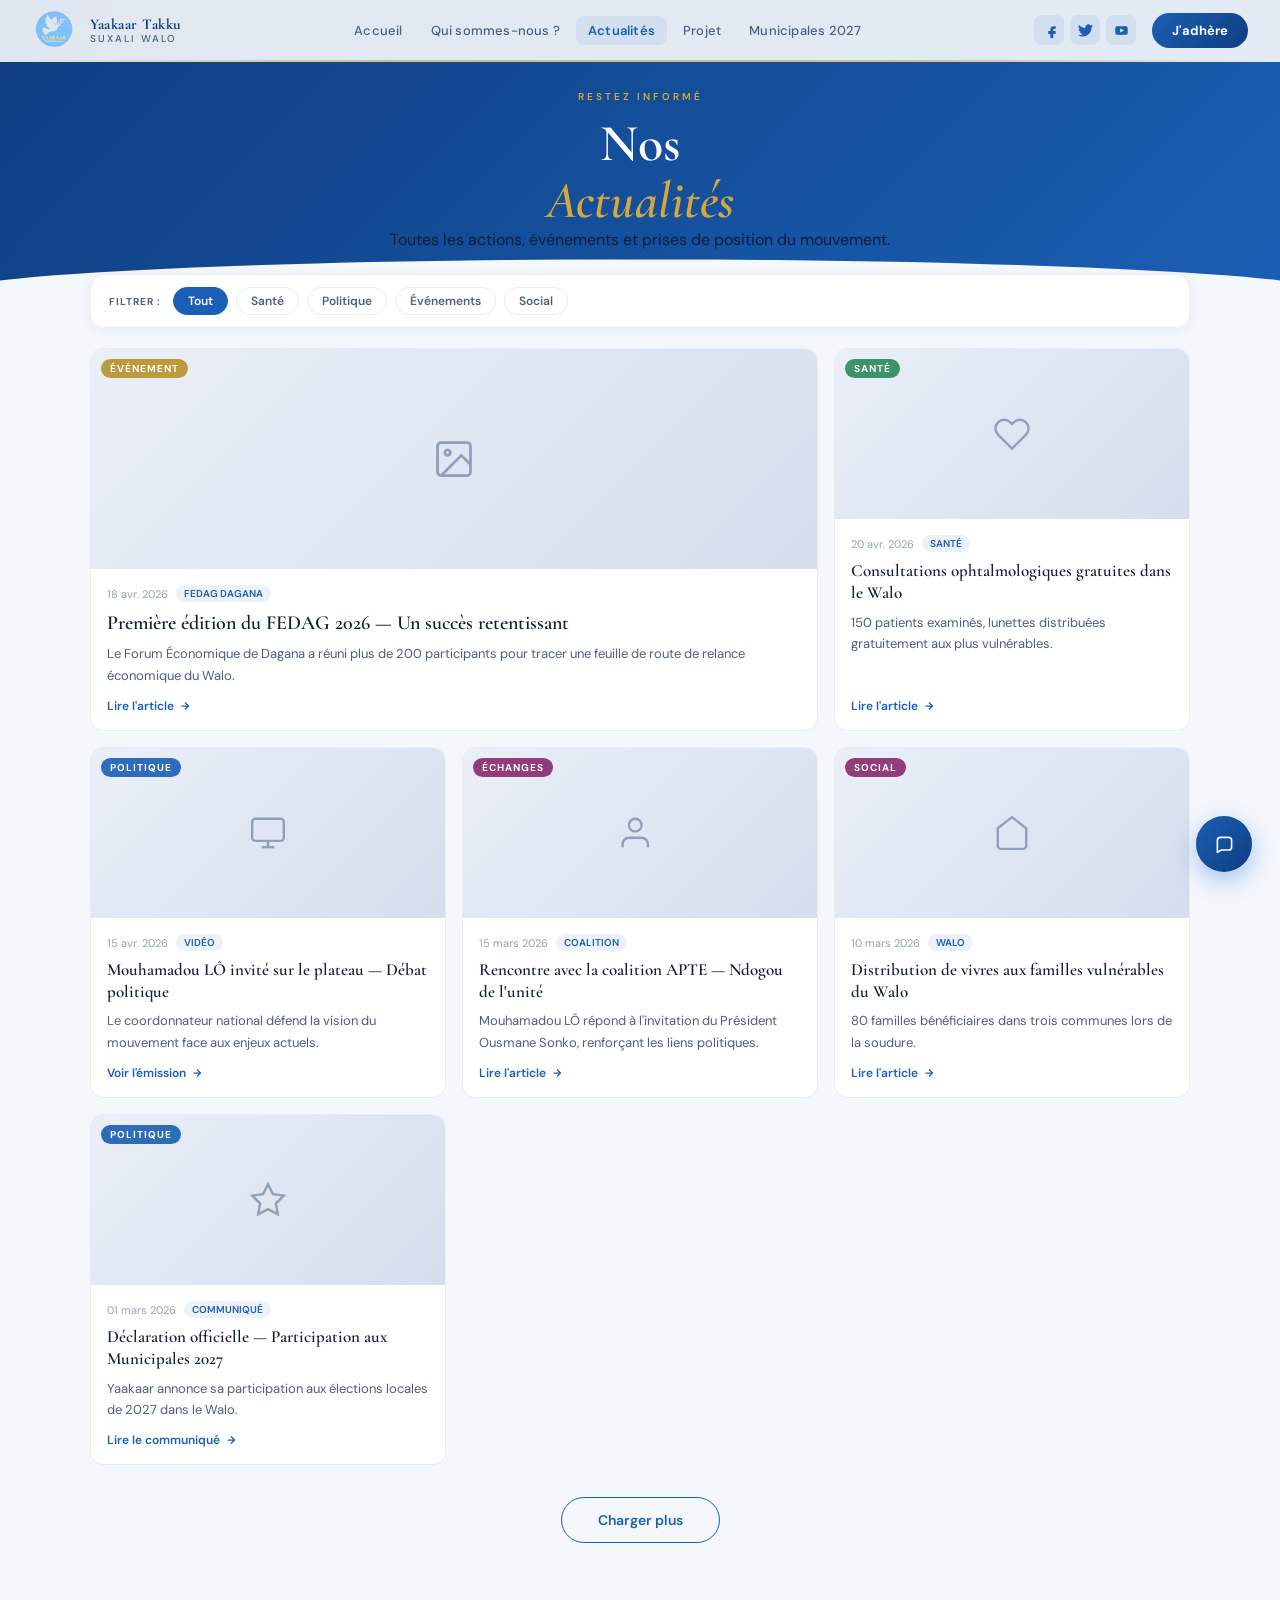
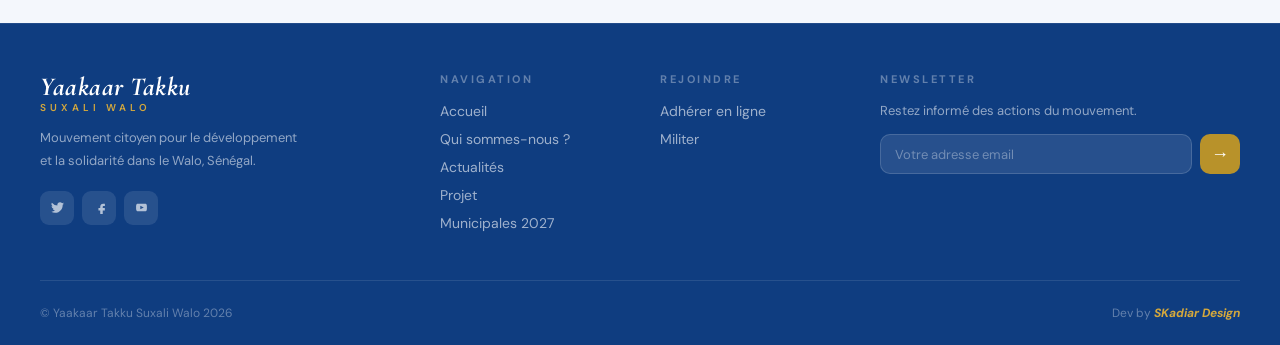
==== commit 7cf9f017: "actualites.html" ====
--- a/actualites.html
+++ b/actualites.html
@@ -59,7 +59,7 @@
         <span class="logo-l2">Suxali Walo</span>
       </div>
     </a>
-    <nav class="nav" id="nav">
+    <nav class="nav-desktop" id="nav-desktop">
       <ul>
         <li><a href="index.html">Accueil</a></li>
         <li><a href="qui-sommes-nous.html">Qui sommes-nous ?</a></li>
@@ -88,6 +88,17 @@
   </div>
   <div class="header-line"></div>
 </header>
+
+<!-- NAV MOBILE -->
+<nav class="nav" id="nav">
+  <ul>
+    <li><a href="index.html">Accueil</a></li>
+    <li><a href="qui-sommes-nous.html">Qui sommes-nous ?</a></li>
+    <li><a href="actualites.html" class="active">Actualités</a></li>
+    <li><a href="projet.html">Projet</a></li>
+    <li><a href="municipales.html">Municipales 2027</a></li>
+  </ul>
+</nav>
 <section class="page-hero">
   <div class="page-hero-inner">
     <span class="page-eyebrow">Restez informé</span>
@@ -284,4 +295,4 @@
 }
 </script>
 </body>
-</html>+</html>
--- a/style.css
+++ b/style.css
@@ -1,5 +1,5 @@
 /* ══════════════════════════════════════════════
-   YAAKAAR TAKKU SUXALI WALO — style.css v2
+   YAAKAAR TAKKU SUXALI WALO — style.css v3
    Design : bleu officiel, blanc, or
    ══════════════════════════════════════════════ */
 
@@ -59,11 +59,12 @@
 .header {
   position: fixed;
   top: 0; left: 0; right: 0;
-  z-index: 1000;
+  z-index: 2000;
   background: rgba(255, 255, 255, 0.88);
   backdrop-filter: blur(18px);
   -webkit-backdrop-filter: blur(18px);
   transition: background var(--transition), box-shadow var(--transition);
+  isolation: isolate;
 }
 
 .header.scrolled {
@@ -124,17 +125,17 @@
   text-transform: uppercase;
 }
 
-/* NAV */
-.nav { flex: 1; }
-
-.nav ul {
+/* NAV DESKTOP */
+.nav-desktop { flex: 1; }
+
+.nav-desktop ul {
   display: flex;
   list-style: none;
   gap: 4px;
   justify-content: center;
 }
 
-.nav a {
+.nav-desktop a {
   display: block;
   padding: 6px 12px;
   font-size: 13px;
@@ -145,15 +146,34 @@
   letter-spacing: 0.2px;
 }
 
-.nav a:hover, .nav a.active {
+.nav-desktop a:hover, .nav-desktop a.active {
   color: var(--blue-dark);
   background: rgba(26,95,180,0.07);
 }
 
-.nav a.active {
+.nav-desktop a.active {
   color: var(--blue);
   font-weight: 600;
 }
+
+/* NAV MOBILE — caché par défaut, hors du header */
+.nav {
+  display: none;
+  position: fixed;
+  top: 0;
+  left: 0;
+  right: 0;
+  width: 100vw;
+  height: 100vh;
+  background: #ffffff;
+  padding: 80px 16px 20px;
+  z-index: 99999;
+  overflow-y: auto;
+  overflow-x: hidden;
+  flex-direction: column;
+  align-items: flex-start;
+}
+.nav.open { display: flex; }
 
 /* HEADER RIGHT */
 .header-right {
@@ -285,8 +305,8 @@
 ══════════════════════════════════════════════ */
 .hero {
   position: relative;
-  height: auto;
-  padding: 110px 24px 72px;   /* top = header height + marge */
+  height: 45vh;
+  padding: 110px 24px 52px;   /* top = header height + marge */
   min-height: 0;
   overflow: hidden;
   display: flex;
@@ -299,7 +319,10 @@
   inset: 0;
   width: 100%; height: 100%;
   object-fit: cover;
+  object-position: center 40%;
   z-index: 0;
+  
+ 
 }
 
 .hero-overlay {
@@ -332,12 +355,12 @@
   display: inline-flex;
   align-items: center;
   gap: 10px;
-  font-size: 11px;
+  font-size: 13px;
   font-weight: 600;
   letter-spacing: 3px;
   text-transform: uppercase;
   color: var(--gold-light);
-  margin-bottom: 18px;
+  margin-bottom: 10px;
   opacity: 0;
   animation: heroIn 1s 0.2s both;
 }
@@ -374,7 +397,7 @@
 }
 
 .hero-sub {
-  font-size: 14px;
+  font-size: 12px;
   color: rgba(255,255,255,0.5);
   letter-spacing: 3px;
   text-transform: uppercase;
@@ -435,6 +458,7 @@
   pointer-events: none;
   animation: heroIn 1.5s 0.3s both;
 }
+
 
 /* ══════════════════════════════════════════════
    Objectif
@@ -526,13 +550,18 @@
   font-weight: 300;
 }
 
+/* TICKER SECTION */
+.ticker-section {
+  background: var(--blue-dark);
+  overflow: hidden;
+}
+
 /* TICKER */
 .municipal-ticker {
   display: flex;
   gap: 28px;
   align-items: center;
-  padding: 14px 0;
-  border-top: 1px solid rgba(255,255,255,0.08);
+  padding: 12px 0;
   overflow: hidden;
   mask-image: linear-gradient(90deg, transparent, black 10%, black 90%, transparent);
   -webkit-mask-image: linear-gradient(90deg, transparent, black 10%, black 90%, transparent);
@@ -564,10 +593,10 @@
    PRÉSIDENT
 ══════════════════════════════════════════════ */
 .president {
-  padding: 64px 32px;
+  padding: 64px 32px 80px;
   background: var(--bg);
   position: relative;
-  overflow: hidden;
+  overflow: visible;
 }
 
 .president::before {
@@ -849,12 +878,13 @@
 /* VIDEO CARD */
 .video-wrap {
   position: relative;
-  padding-top: 56.25%;
+  aspect-ratio: 16 / 9;
   background: #000;
   cursor: default;
+  height: auto;
 }
 .card-large .video-wrap {
-  padding-top: 0;
+  aspect-ratio: unset;
   height: 230px;
 }
 
@@ -1300,7 +1330,7 @@
   background: rgba(10,30,70,0.55);
   backdrop-filter: blur(8px);
   display: none; align-items: center; justify-content: center;
-  z-index: 2000; padding: 20px;
+  z-index: 3000; padding: 20px;
 }
 .modal.open { display: flex; }
 
@@ -1369,7 +1399,7 @@
   display: none;
   position: fixed; inset: 0;
   background: rgba(10,30,70,0.96);
-  z-index: 3000;
+  z-index: 4000;
   align-items: center; justify-content: center; flex-direction: column;
 }
 .lightbox.open { display: flex; }
@@ -1401,8 +1431,8 @@
   border: 1px solid rgba(255,255,255,0.1);
 }
 .lb-arrow:hover { background: var(--gold); color: white; border-color: var(--gold); }
-.lb-arrow.prev { left: -26px; }
-.lb-arrow.next { right: -26px; }
+.lb-arrow.prev { left: -20px; }
+.lb-arrow.next { right: -20px; }
 
 .lb-close {
   position: fixed; top: 20px; right: 24px;
@@ -1431,84 +1461,497 @@
 .leaflet-tile-pane { filter: saturate(0.85) brightness(0.97); }
 
 /* ══════════════════════════════════════════════
-   RESPONSIVE — TABLET ≤ 1024px
+   RESPONSIVE — TABLETTE ≤ 1024px
 ══════════════════════════════════════════════ */
 @media (max-width: 1024px) {
-  .president-inner { grid-template-columns: 1fr 1fr; gap: 32px; }
-  .president-img-wrap img { height: 420px; }
-  .president-quote-card { right: -10px; max-width: 200px; }
-  .president-content h2 { font-size: 40px; }
-
-  .news-grid { grid-template-columns: 1fr 1fr; }
+
+  .header-inner { padding: 0 24px; gap: 16px; }
+  .logo-l1 { font-size: 13px; }
+  .btn-join { padding: 8px 16px; font-size: 12px; }
+
+  .hero-title { font-size: clamp(44px, 7vw, 68px); }
+
+  .ticker-section { overflow: hidden; }
+  .municipal-ticker { padding: 10px 0; }
+
+  .president { padding: 56px 32px; }
+  .president-inner { grid-template-columns: 1fr 1fr; gap: 48px; }
+  .president-img-wrap img { height: 380px; }
+  .president-quote-card { right: 0; max-width: 200px; }
+  .president-visual { overflow: visible; }
+  .president-content h2 { font-size: 36px; }
+
+  .news { padding: 52px 32px; }
+  .news-grid {
+    grid-template-columns: 1fr 1fr;
+    grid-template-rows: auto;
+  }
   .card-large { grid-row: auto; grid-column: span 2; }
+  .card-large .video-wrap { height: 320px; }
+  .card-large .slider-wrap { height: 280px; }
 
   .join-inner { grid-template-columns: 1fr; }
-  .join-content { padding: 40px 32px; }
-  .join-map-wrap { border-left: none; border-top: 1px solid var(--border); min-height: 320px; }
+  .join-content { padding: 44px 40px; }
+  .join-map-wrap { border-left: none; border-top: 1px solid var(--border); min-height: 340px; }
 
   .footer-inner { grid-template-columns: 1fr 1fr; gap: 40px; }
+  .footer-brand { grid-column: span 2; }
+  .footer-newsletter { grid-column: span 2; }
 }
 
 /* ══════════════════════════════════════════════
    RESPONSIVE — MOBILE ≤ 768px
 ══════════════════════════════════════════════ */
 @media (max-width: 768px) {
+
   /* HEADER */
-  .header-inner { padding: 0 20px; height: 64px; }
-  .nav { display: none; position: fixed; top: 60px; left: 0; right: 0; bottom: 0; background: rgba(255,255,255,0.98); padding: 32px 24px; z-index: 999; overflow-y: auto; flex-direction: column; border-top: 1px solid var(--border); }
-  .nav.open { display: flex; }
-  .nav ul { flex-direction: column; gap: 6px; }
-  .nav a { font-size: 17px; padding: 12px 16px; }
+  .header-inner { padding: 0 16px; height: 60px; gap: 12px; }
+  .logo-img { width: 36px; height: 36px; }
+  .logo-l1 { font-size: 13px; }
+  .logo-l2 { font-size: 9px; letter-spacing: 1.5px; }
+  .header-right { margin-left: auto; }
   .socials-mini { display: none; }
   .burger { display: flex; }
-
-  /* HERO */
-  .hero-title { font-size: clamp(38px, 11vw, 58px); }
-  .hero-flag { opacity: 0.04; width: 220px; right: -40px; }
-  .hero-scroll { display: none; }
-
-  /* STATS */
+  .btn-join { display: none; }
+
+  /* NAV DESKTOP — caché sur mobile */
+  .nav-desktop { display: none; }
+
+  /* NAV MOBILE — styles spécifiques mobile */
+  .nav ul {
+    width: 100%;
+    flex-direction: column;
+    gap: 4px;
+    justify-content: flex-start;
+    align-items: stretch;
+    list-style: none;
+  }
+  .nav a {
+    display: flex;
+    align-items: center;
+    width: 100%;
+    font-size: 17px;
+    font-weight: 600;
+    color: #0e1e3a;
+    padding: 15px 16px;
+    border-radius: 10px;
+    min-height: 52px;
+    background: transparent;
+    transition: background 0.2s, color 0.2s;
+    text-decoration: none;
+  }
+  .nav a:hover,
+  .nav a.active {
+    background: rgba(26,95,180,0.08);
+    color: #1a5fb4;
+  }
+  /* Ligne dorée sous le header quand nav ouvert */
+  .nav.open::before {
+    content: '';
+    position: fixed;
+    top: 62px;
+    left: 0;
+    right: 0;
+    height: 2px;
+    background: var(--gold);
+    z-index: 100000;
+  }
+
+
+  /* PRÉSIDENT */
+  .president { padding: 44px 16px; }
+  .president-label { margin-bottom: 28px; }
+  .president-inner { grid-template-columns: 1fr; gap: 28px; }
+  .president-img-wrap img { height: 300px; }
+  .president-quote-card {
+    position: relative;
+    right: 0; bottom: 0;
+    max-width: 100%;
+    margin-top: 14px;
+  }
+  .president-content h2 { font-size: 30px; }
+  .president-text { font-size: 14.5px; }
+
+  /* ACTUALITÉS */
+  .news { padding: 40px 16px; }
+  .news-grid { grid-template-columns: 1fr; gap: 12px; }
+  .card-large { grid-column: auto; grid-row: auto; }
+  .card-large .video-wrap { height: 220px; aspect-ratio: unset; }
+  .card-large .slider-wrap { height: 220px; }
+  .slider-wrap { height: 200px; }
+  .video-wrap { aspect-ratio: 16/9; height: auto; }
+  .card-body { padding: 16px; }
+  .card-link h3 { font-size: 17px; }
+  .read-more { opacity: 1; transform: none; }
+  .zoom-tip { display: none; }
+
+  /* JOIN */
+  .join-section { overflow: hidden; }
+  .join-inner { grid-template-columns: 1fr; }
+  .join-content { padding: 36px 16px; }
+  .join-content h2 { font-size: 36px; }
+  .join-content p { font-size: 14px; }
+  .join-map-wrap { border-left: none; border-top: 1px solid var(--border); min-height: 280px; }
+
+  /* FOOTER */
+  .footer { padding: 36px 16px 20px; }
+  .footer-inner { grid-template-columns: 1fr 1fr; gap: 28px; }
+  .footer-brand { grid-column: span 2; }
+  .footer-newsletter { grid-column: span 2; }
+  .footer-logo-main { font-size: 22px; }
+  .footer-brand p { font-size: 12.5px; }
+  .nl-form input { font-size: 13px; }
+
+  /* MODAL */
+  .modal { padding: 16px; align-items: flex-end; }
+  .modal-box { border-radius: var(--radius); padding: 24px 20px; }
+  .modal-header h2 { font-size: 24px; }
+  .field-row { flex-direction: column; gap: 10px; }
+
+  /* FLOAT WIDGET */
+  .float-widget { bottom: 20px; right: 16px; }
+
+  /* LIGHTBOX */
+  .lb-arrow { display: none; }
+  .lb-inner { width: 96%; }
+  .lb-slide img { max-height: 72vh; }
+}
+
+/* ══════════════════════════════════════════════
+   RESPONSIVE — PETIT MOBILE ≤ 480px
+══════════════════════════════════════════════ */
+@media (max-width: 480px) {
+
+  .logo-text { display: flex; }
+  .logo-l1 { font-size: 12px; }
+  .logo-l2 { font-size: 8px; letter-spacing: 1px; }
+  .logo-img { width: 34px; height: 34px; }
+
+  .hero-title { font-size: clamp(30px, 9vw, 44px); }
+  .hero-eyebrow { font-size: 10px; letter-spacing: 2px; }
+  .hero-actions { flex-direction: column; align-items: center; width: 100%; }
+  .hero-actions .btn-primary,
+  .hero-actions .btn-ghost { width: 100%; justify-content: center; }
+
+  .president-img-wrap img { height: 260px; }
+  .president-content h2 { font-size: 26px; }
+  .sig-name { font-size: 18px; }
+
+  .news { padding: 32px 12px; }
+  .card-large .video-wrap { height: 190px; aspect-ratio: unset; }
+  .video-wrap { aspect-ratio: 16/9; height: auto; }
+  .slider-wrap { height: 180px; }
+  .card-body { padding: 14px; }
+  .card-link h3 { font-size: 16px; }
+  .card-tag { font-size: 9px; padding: 2px 8px; }
+
+  .join-content { padding: 28px 12px; }
+  .join-content h2 { font-size: 30px; }
+  .join-map-wrap { min-height: 240px; }
+
   .stats-inner { flex-wrap: wrap; }
   .stat-item { width: 50%; }
   .stat-divider { display: none; }
 
-  /* PRESIDENT */
-  .president { padding: 44px 20px; }
-  .president-inner { grid-template-columns: 1fr; gap: 32px; }
-  .president-img-wrap img { height: 320px; }
-  .president-quote-card { position: relative; right: 0; bottom: 0; max-width: 100%; margin-top: 16px; }
-  .president-content h2 { font-size: 32px; }
-
-  /* NEWS */
-  .news { padding: 44px 20px; }
-  .news-grid { grid-template-columns: 1fr; }
-  .card-large { grid-column: auto; }
-  .zoom-tip { display: none; }
-
-  /* JOIN */
-  .join-content { padding: 36px 20px; }
-  .join-content h2 { font-size: 40px; }
-
-  /* FOOTER */
-  .footer { padding: 36px 20px 20px; }
-  .footer-inner { grid-template-columns: 1fr 1fr; gap: 28px; }
-  .footer-brand { grid-column: span 2; }
-  .footer-newsletter { grid-column: span 2; }
-
-  /* LIGHTBOX */
-  .lb-arrow { display: none; }
-  .lb-inner { width: 96%; }
-}
-
-/* ══════════════════════════════════════════════
-   RESPONSIVE — SMALL MOBILE ≤ 480px
-══════════════════════════════════════════════ */
-@media (max-width: 480px) {
-  .hero-actions { flex-direction: column; align-items: center; }
-  .stat-item { width: 100%; }
-  .field-row { flex-direction: column; }
-  .footer-inner { grid-template-columns: 1fr; }
+  .footer { padding: 28px 12px 16px; }
+  .footer-inner { grid-template-columns: 1fr; gap: 24px; }
   .footer-brand { grid-column: auto; }
   .footer-newsletter { grid-column: auto; }
-  .footer-bottom { flex-direction: column; gap: 8px; text-align: center; }
-}
+  .footer-bottom { flex-direction: column; gap: 6px; text-align: center; }
+  .nl-form { flex-direction: column; gap: 8px; }
+  .nl-form button { padding: 10px; border-radius: var(--radius); }
+
+  .modal { padding: 0; align-items: flex-end; }
+  .modal-box { border-radius: var(--radius) var(--radius) 0 0; padding: 24px 16px 32px; max-height: 90vh; overflow-y: auto; }
+
+  .float-btn { width: 48px; height: 48px; }
+  .float-item { font-size: 13px; padding: 9px 14px; min-width: 148px; }
+}
+
+/* ══════════════════════════════════════════════
+   RESPONSIVE — TRÈS PETIT MOBILE ≤ 360px
+══════════════════════════════════════════════ */
+@media (max-width: 360px) {
+  .hero-title { font-size: 28px; line-height: 1.08; }
+  .hero-actions { gap: 8px; }
+  .hero-actions .btn-primary,
+  .hero-actions .btn-ghost { padding: 11px 18px; font-size: 13px; }
+
+  .president { padding: 36px 12px; }
+  .president-content h2 { font-size: 22px; }
+
+  .news { padding: 28px 10px; }
+  .card-body { padding: 12px; }
+
+  .footer-inner { gap: 20px; }
+  .footer-logo-main { font-size: 20px; }
+
+  .nav a { min-height: 44px; }
+  .s-arrow { width: 36px; height: 36px; }
+}
+
+/* ══════════════════════════════════════════════
+   TOUCH — cibles tactiles globales
+══════════════════════════════════════════════ */
+@media (pointer: coarse) {
+  .s-arrow { width: 38px; height: 38px; }
+  .lb-close { width: 44px; height: 44px; font-size: 24px; }
+  .float-btn { width: 52px; height: 52px; }
+  .burger { padding: 10px; }
+  .nav a { padding: 15px 16px; }
+}
+/* ══════════════════════════════════════════════
+   PATCHES MOBILES — à coller à la fin de style.css
+   1. Fix débordement horizontal global
+   2. Menu mobile slide-in élégant
+   3. Photo directeur entière sur mobile
+══════════════════════════════════════════════ */
+
+/* ── 1. FIX DÉBORDEMENT HORIZONTAL ── */
+html, body {
+  max-width: 100%;
+  overflow-x: hidden;
+}
+
+/* Garantit que rien ne dépasse */
+.hero,
+.hero-content,
+.ticker-section,
+.municipal-ticker,
+.president,
+.news,
+.join-section,
+.footer {
+  max-width: 100%;
+  overflow-x: hidden;
+}
+
+/* Fix hero-flag qui déborde sur mobile */
+.hero-flag {
+  display: none;
+}
+
+/* ── 2. MENU MOBILE — Glassmorphism slide-in depuis la droite ── */
+
+.nav {
+  display: block !important;
+  position: fixed;
+  top: 0;
+  right: 0;
+  bottom: 0;
+  left: auto;
+  width: min(300px, 82vw);
+  height: 100vh;
+  /* Glassmorphism : fond transparent flouté */
+  background: rgba(10, 22, 54, 0.82);
+  backdrop-filter: blur(24px) saturate(1.6);
+  -webkit-backdrop-filter: blur(24px) saturate(1.6);
+  border-left: 1px solid rgba(255, 255, 255, 0.08);
+  padding: 0;
+  z-index: 99999;
+  overflow-y: auto;
+  overflow-x: hidden;
+  transform: translateX(100%);
+  transition: transform 0.42s cubic-bezier(0.4, 0, 0.2, 1),
+              opacity 0.42s ease;
+  opacity: 0;
+  visibility: hidden;
+  pointer-events: none;
+}
+
+.nav.open {
+  transform: translateX(0);
+  opacity: 1;
+  visibility: visible;
+  pointer-events: auto;
+  box-shadow: -24px 0 80px rgba(10, 30, 70, 0.5);
+}
+
+/* Overlay flouté derrière le panel */
+.nav::before {
+  content: '';
+  position: fixed;
+  top: 0;
+  left: 0;
+  right: min(300px, 82vw);
+  bottom: 0;
+  background: rgba(10, 20, 50, 0.45);
+  backdrop-filter: blur(4px);
+  -webkit-backdrop-filter: blur(4px);
+  opacity: 0;
+  transition: opacity 0.42s ease;
+  pointer-events: none;
+  z-index: -1;
+}
+.nav.open::before {
+  opacity: 1;
+  pointer-events: auto;
+}
+
+/* Ligne dorée décorative en haut */
+.nav.open::after {
+  content: '';
+  position: absolute;
+  top: 0;
+  left: 0;
+  right: 0;
+  height: 2px;
+  background: linear-gradient(90deg, transparent, var(--gold), var(--gold-light), transparent);
+}
+
+/* Bouton ✕ fermer — injecté via JS */
+.nav-close-btn {
+  position: absolute;
+  top: 16px;
+  right: 16px;
+  width: 36px;
+  height: 36px;
+  border-radius: 50%;
+  background: rgba(255, 255, 255, 0.1);
+  border: 1px solid rgba(255, 255, 255, 0.15);
+  color: rgba(255, 255, 255, 0.8);
+  font-size: 18px;
+  display: flex;
+  align-items: center;
+  justify-content: center;
+  cursor: pointer;
+  transition: background 0.2s, color 0.2s, transform 0.2s;
+  line-height: 1;
+  z-index: 10;
+  flex-shrink: 0;
+}
+.nav-close-btn:hover {
+  background: rgba(184, 146, 42, 0.3);
+  color: var(--gold-light);
+  transform: rotate(90deg);
+  border-color: var(--gold);
+}
+
+/* En-tête du panel nav */
+.nav ul {
+  width: 100%;
+  flex-direction: column;
+  gap: 4px;
+  justify-content: flex-start;
+  align-items: stretch;
+  list-style: none;
+  padding: 72px 20px 24px;
+}
+
+/* Petit label "Menu" discret */
+.nav ul::before {
+  content: 'Navigation';
+  display: block;
+  font-size: 9px;
+  font-weight: 700;
+  letter-spacing: 4px;
+  text-transform: uppercase;
+  color: rgba(255, 255, 255, 0.25);
+  padding: 0 4px 14px;
+}
+
+.nav a {
+  display: flex;
+  align-items: center;
+  gap: 14px;
+  width: 100%;
+  font-size: 15px;
+  font-weight: 600;
+  color: rgba(255, 255, 255, 0.75);
+  padding: 12px 14px;
+  border-radius: 10px;
+  min-height: 48px;
+  background: transparent;
+  transition: background 0.22s, color 0.22s, padding-left 0.22s;
+  text-decoration: none;
+  position: relative;
+  letter-spacing: 0.2px;
+}
+
+/* Numéro ordinal discret */
+.nav li { counter-increment: nav-counter; position: relative; }
+.nav ul { counter-reset: nav-counter; }
+.nav a::before {
+  content: counter(nav-counter, decimal-leading-zero);
+  font-size: 10px;
+  font-weight: 700;
+  color: rgba(184, 146, 42, 0.5);
+  letter-spacing: 1px;
+  flex-shrink: 0;
+  width: 22px;
+  transition: color 0.22s;
+}
+
+.nav a:hover,
+.nav a.active {
+  background: rgba(255, 255, 255, 0.07);
+  color: #ffffff;
+  padding-left: 18px;
+}
+
+.nav a:hover::before,
+.nav a.active::before {
+  color: var(--gold);
+}
+
+.nav a.active {
+  color: var(--gold-light);
+  background: rgba(184, 146, 42, 0.1);
+}
+
+/* Séparateur fin avant le bouton J'adhère */
+.nav-divider {
+  height: 1px;
+  background: rgba(255, 255, 255, 0.08);
+  margin: 16px 4px;
+}
+
+/* Bouton "J'adhère" dans le nav mobile */
+.nav-join-btn {
+  display: block;
+  margin: 0 4px;
+  padding: 13px 20px;
+  background: linear-gradient(135deg, var(--gold), #9a7620);
+  color: white;
+  font-weight: 700;
+  font-size: 13.5px;
+  border-radius: 999px;
+  text-align: center;
+  letter-spacing: 0.5px;
+  transition: transform 0.2s, box-shadow 0.2s, opacity 0.2s;
+  box-shadow: 0 4px 20px rgba(184, 146, 42, 0.35);
+}
+.nav-join-btn:hover {
+  transform: translateY(-1px);
+  box-shadow: 0 8px 28px rgba(184, 146, 42, 0.5);
+  opacity: 0.92;
+}
+
+/* ── 3. PHOTO DIRECTEUR — Entière sur mobile ── */
+@media (max-width: 768px) {
+  .president-img-wrap img {
+    height: auto !important;
+    max-height: none !important;
+    width: 100%;
+    object-fit: contain !important;
+    object-position: center !important;
+    background: var(--bg2);
+  }
+
+  .president-img-wrap {
+    background: var(--bg2);
+  }
+
+  .president-img-overlay {
+    /* Réduit l'overlay pour ne pas masquer le visage */
+    background: linear-gradient(to bottom, transparent 70%, rgba(10,30,70,0.3) 100%);
+  }
+}
+
+@media (max-width: 480px) {
+  .president-img-wrap img {
+    height: auto !important;
+    object-fit: contain !important;
+  }
+}
+
